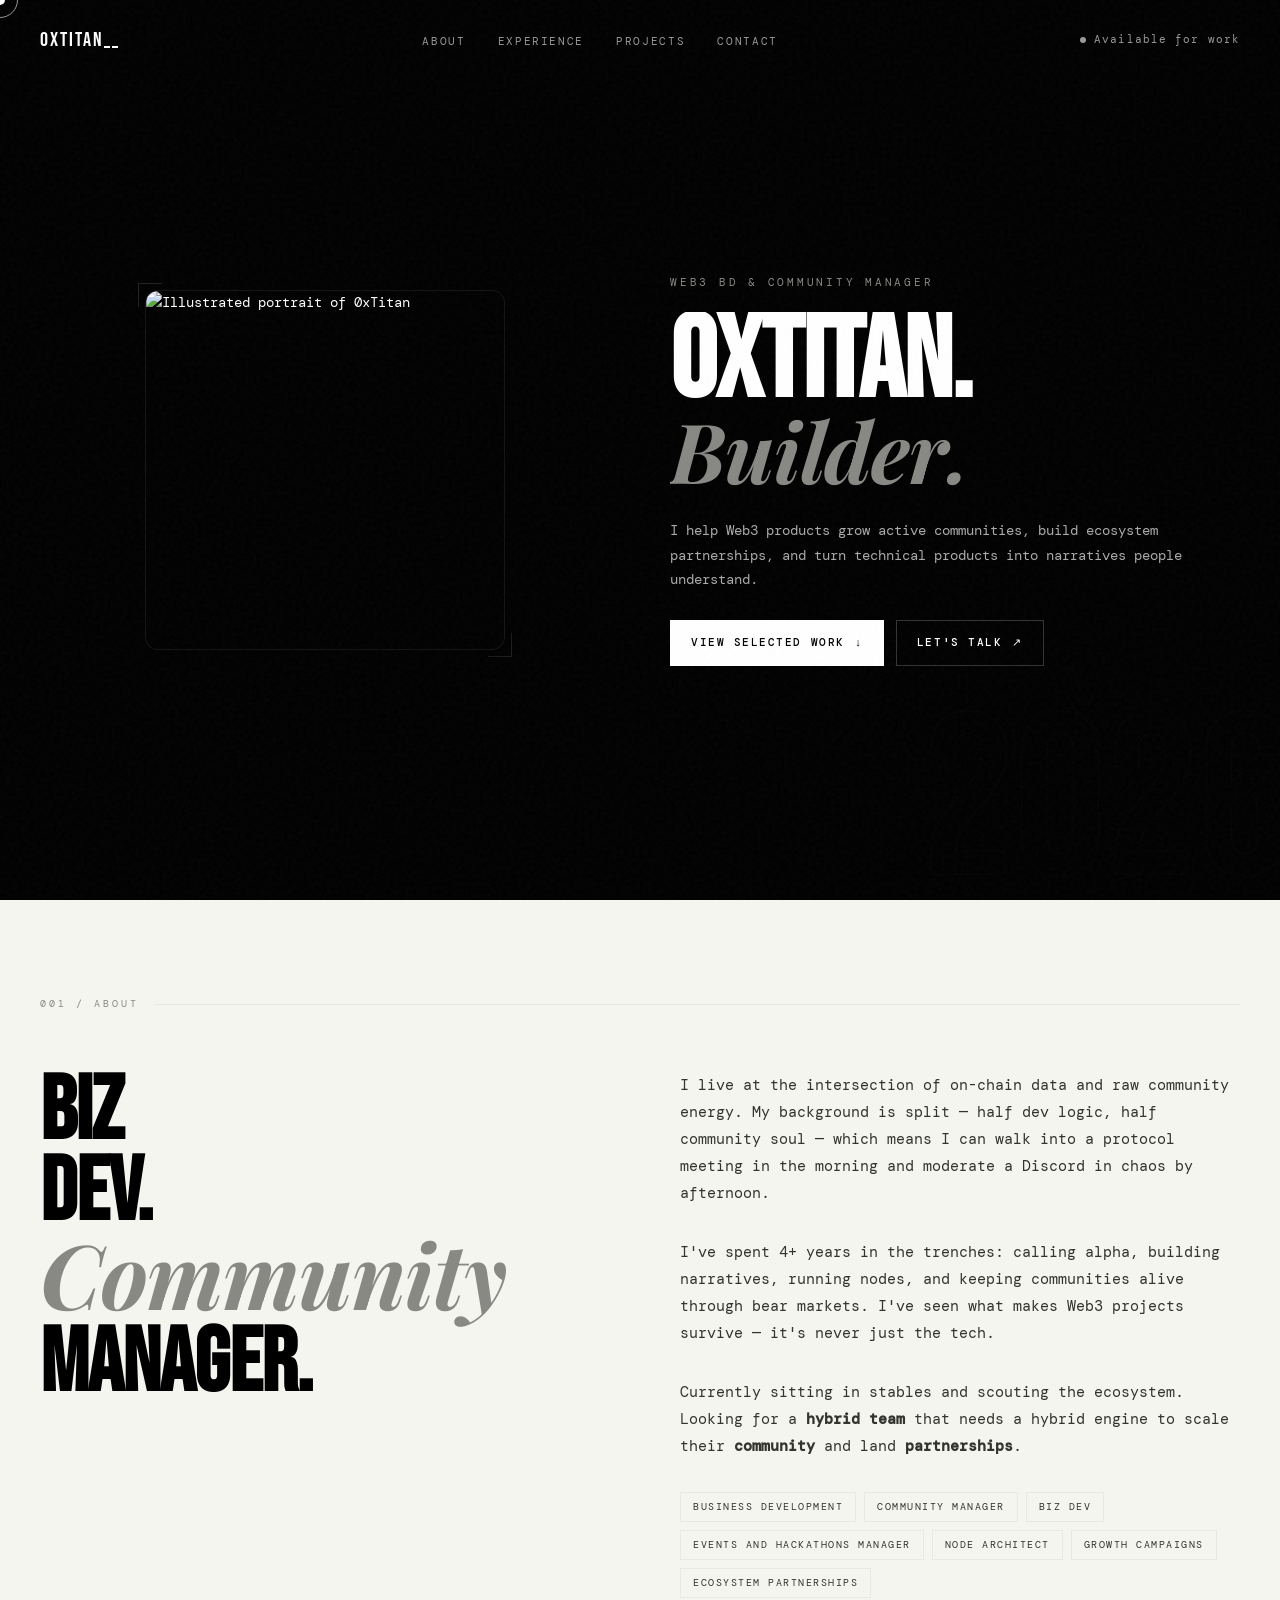
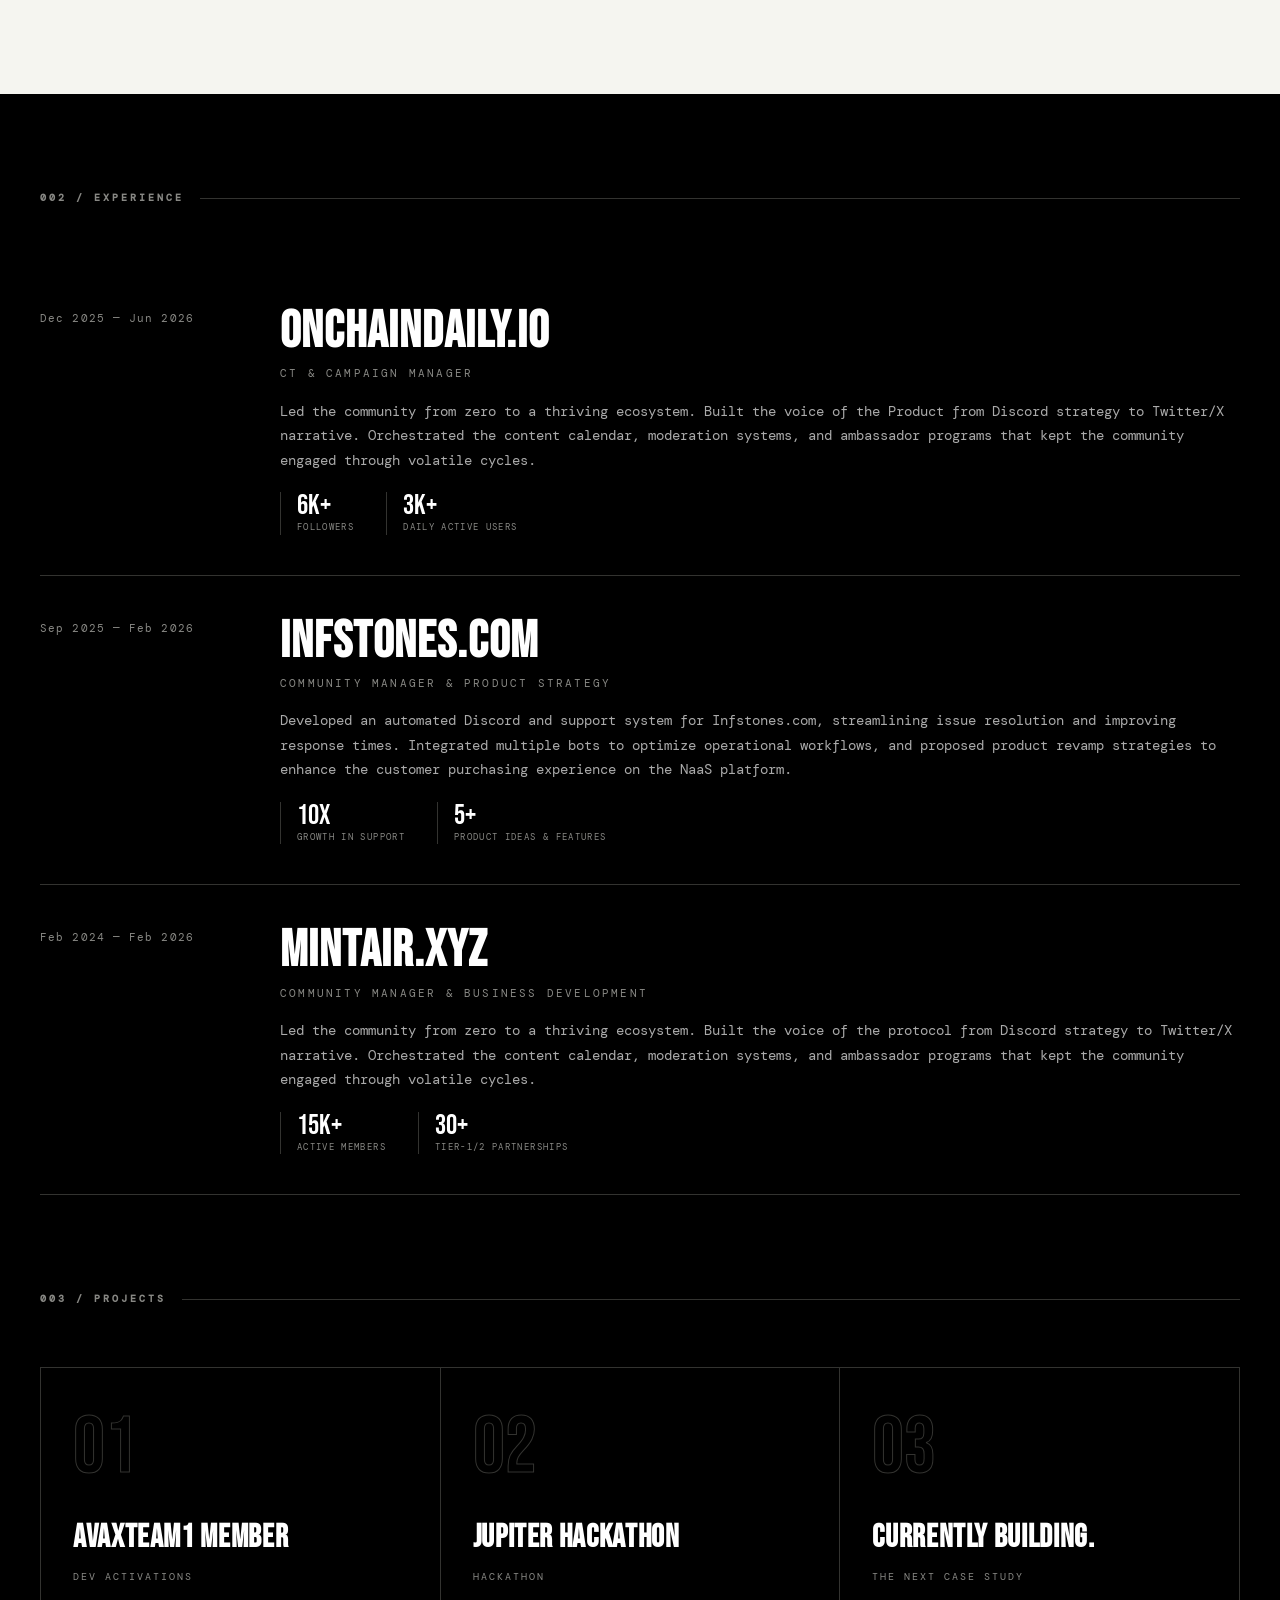
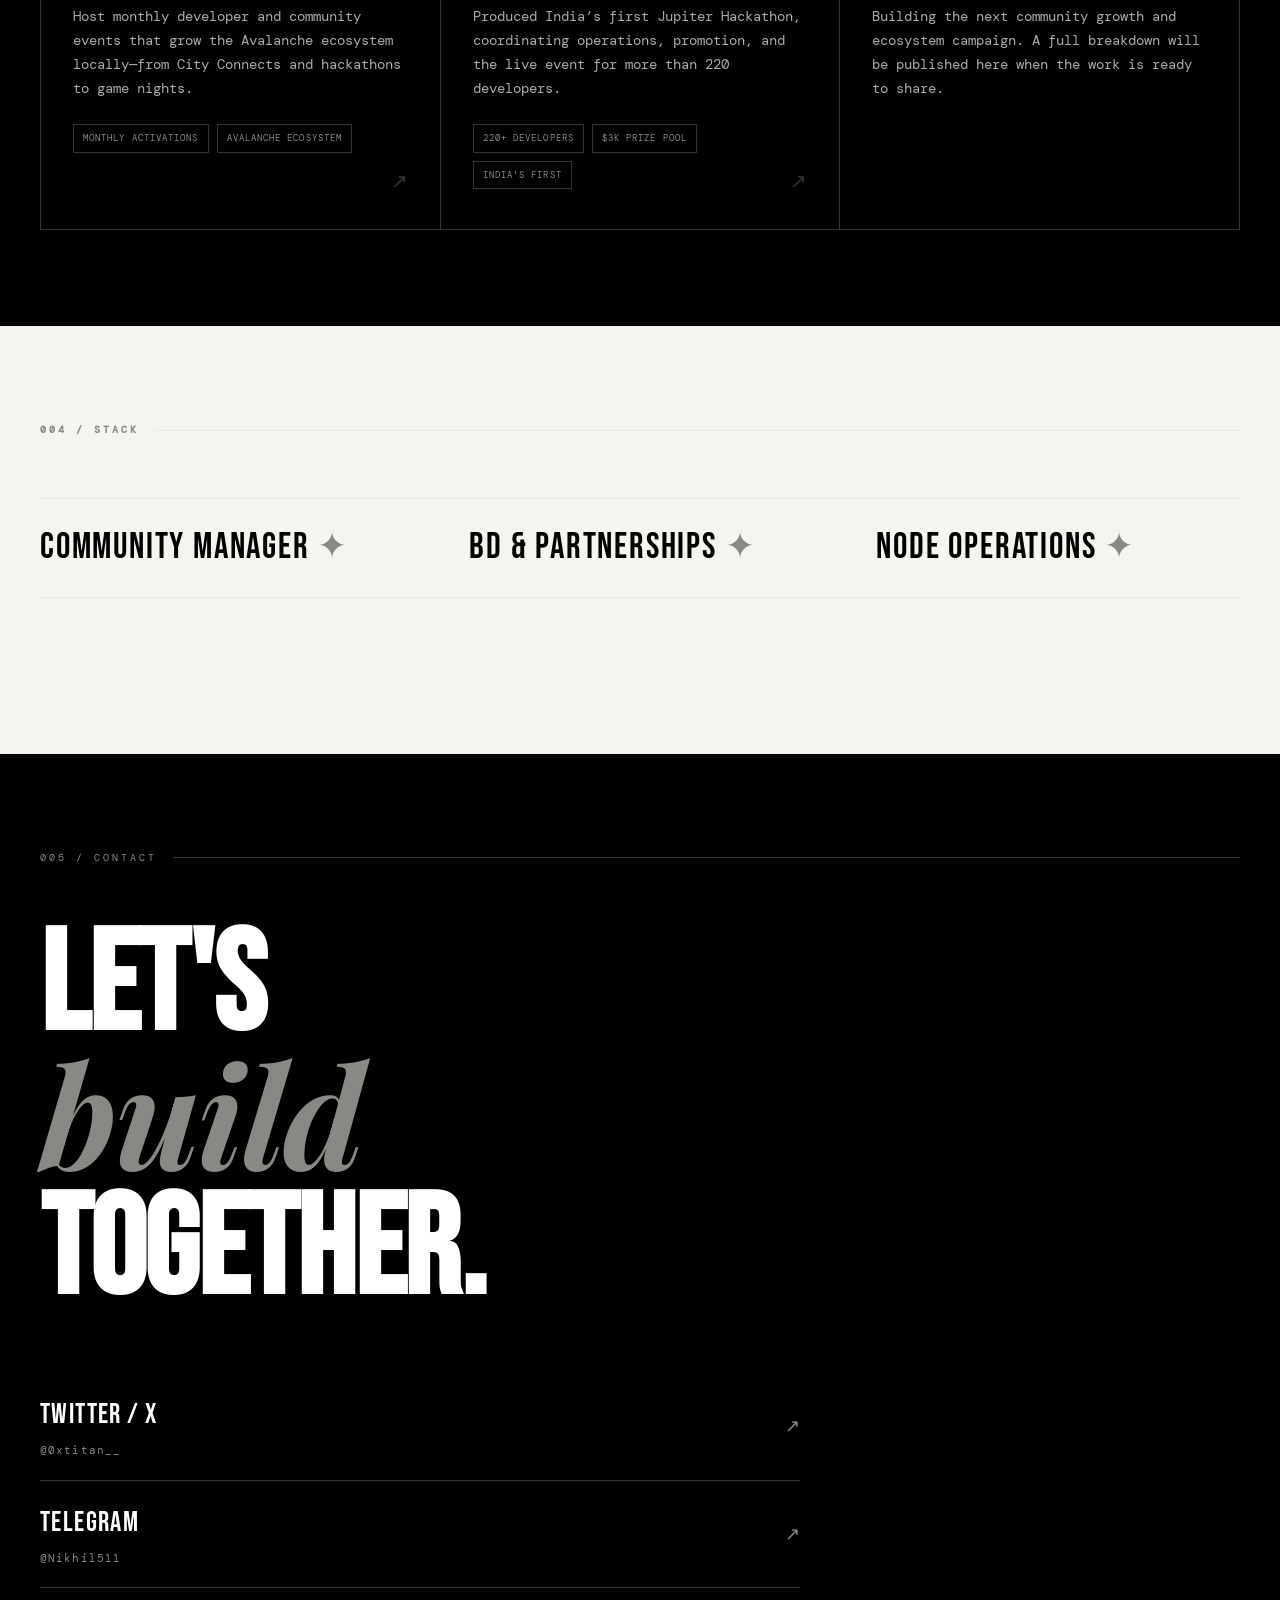
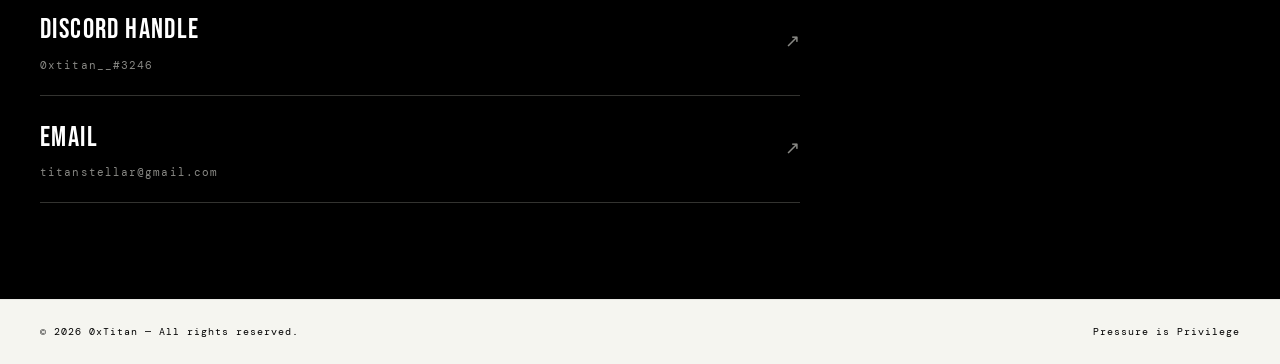
==== index.html @ c577a336 "Improve portfolio usability and presentation" ====
<!DOCTYPE html>
<html lang="en">
<head>
<meta charset="UTF-8">
<meta name="viewport" content="width=device-width, initial-scale=1.0">
<title>0xtitan : Web3 BD & Community Manager</title>
<meta name="description" content="0xTitan helps Web3 products grow active communities, build ecosystem partnerships, and turn technical products into narratives people understand.">
<meta name="theme-color" content="#000000">
<meta property="og:type" content="website">
<meta property="og:title" content="0xTitan — Web3 BD & Community Manager">
<meta property="og:description" content="Community growth, ecosystem partnerships, campaigns, and developer activations for Web3 products.">
<meta name="twitter:card" content="summary">
<meta name="twitter:title" content="0xTitan — Web3 BD & Community Manager">
<meta name="twitter:description" content="Community growth, ecosystem partnerships, campaigns, and developer activations for Web3 products.">
<link rel="icon" href="Websitepfp.png" type="image/png">
<link rel="preconnect" href="https://fonts.googleapis.com">
<link rel="preconnect" href="https://fonts.gstatic.com" crossorigin>
<link href="https://fonts.googleapis.com/css2?family=Bebas+Neue&family=DM+Mono:ital,wght@0,300;0,400;0,500;1,300&family=Playfair+Display:ital@1&display=swap" rel="stylesheet">
<script type="application/ld+json">
{
  "@context": "https://schema.org",
  "@type": "Person",
  "name": "0xTitan",
  "jobTitle": "Web3 Business Development and Community Manager",
  "email": "mailto:titanstellar@gmail.com",
  "sameAs": [
    "https://twitter.com/0xtitan__",
    "https://t.me/Nikhil511"
  ]
}
</script>
<style>
:root {
  --black: #000000;
  --white: #ffffff;
  --off-white: #f5f5f0;
  --grey-100: #e8e8e4;
  --grey-400: #888884;
  --grey-700: #333330;
  --font-display: 'Bebas Neue', sans-serif;
  --font-mono: 'DM Mono', monospace;
  --font-italic: 'Playfair Display', serif;
}

*, *::before, *::after { box-sizing: border-box; margin: 0; padding: 0; }
html { scroll-behavior: smooth; }
body {
  background: var(--black);
  color: var(--white);
  font-family: var(--font-mono);
  font-size: 14px;
  line-height: 1.6;
  overflow-x: hidden;
}

/* CURSOR */
.cursor {
  position: fixed; width: 10px; height: 10px;
  background: var(--white); border-radius: 50%;
  pointer-events: none; z-index: 9999;
  transform: translate(-50%, -50%);
  transition: width 0.3s, height 0.3s;
  mix-blend-mode: difference;
}
.cursor-ring {
  position: fixed; width: 36px; height: 36px;
  border: 1px solid rgba(255,255,255,0.6); border-radius: 50%;
  pointer-events: none; z-index: 9998;
  transform: translate(-50%, -50%);
  transition: width 0.3s, height 0.3s;
  mix-blend-mode: difference;
}
.cursor.hovering { width: 6px; height: 6px; }
.cursor-ring.hovering { width: 60px; height: 60px; border-color: rgba(255,255,255,0.9); }

@media (hover: hover) and (pointer: fine) {
  html { cursor: none; }
}

@media (hover: none), (pointer: coarse) {
  .cursor, .cursor-ring { display: none; }
}

a:focus-visible,
button:focus-visible {
  outline: 2px solid currentColor;
  outline-offset: 6px;
}

/* NOISE */
body::before {
  content: '';
  position: fixed; inset: 0;
  background-image: url("data:image/svg+xml,%3Csvg viewBox='0 0 256 256' xmlns='http://www.w3.org/2000/svg'%3E%3Cfilter id='noise'%3E%3CfeTurbulence type='fractalNoise' baseFrequency='0.9' numOctaves='4' stitchTiles='stitch'/%3E%3C/filter%3E%3Crect width='100%25' height='100%25' filter='url(%23noise)' opacity='1'/%3E%3C/svg%3E");
  opacity: 0.035; pointer-events: none; z-index: 9000;
}

/* SCROLL PROGRESS */
.scroll-progress {
  position: fixed; top: 0; left: 0; height: 2px;
  background: var(--white); width: 0%; z-index: 200; transition: width 0.05s linear;
}

/* NAV */
nav {
  position: fixed; top: 0; left: 0; right: 0; z-index: 100;
  display: flex; justify-content: space-between; align-items: center;
  padding: 24px 40px; mix-blend-mode: difference;
}
.nav-logo { font-family: var(--font-display); font-size: 20px; letter-spacing: 0.1em; color: var(--white); text-decoration: none; }
.nav-links { display: flex; gap: 32px; list-style: none; }
.nav-links a { font-family: var(--font-mono); font-size: 11px; letter-spacing: 0.15em; text-transform: uppercase; color: var(--white); text-decoration: none; opacity: 0.6; transition: opacity 0.2s; }
.nav-links a:hover { opacity: 1; }
.nav-status { display: flex; align-items: center; gap: 8px; font-family: var(--font-mono); font-size: 11px; letter-spacing: 0.1em; color: var(--white); opacity: 0.6; }
.status-dot { width: 6px; height: 6px; background: var(--white); border-radius: 50%; animation: pulse 2s ease infinite; }
.nav-toggle {
  display: none; border: 0; background: transparent; color: var(--white);
  font: 500 11px/1 var(--font-mono); letter-spacing: 0.15em; text-transform: uppercase;
  padding: 8px 0; cursor: pointer;
}
@keyframes pulse { 0%, 100% { opacity: 1; } 50% { opacity: 0.2; } }

/* =============================================
   HERO — FIXED: two-column layout, no blank space
============================================= */
.hero {
  min-height: 100vh;
  display: grid;
  /* Left: PFP image | Right: text content */
  grid-template-columns: 1fr 1fr;
  align-items: center;
  padding: 100px 40px 60px; /* top padding clears nav */
  position: relative;
  overflow: hidden;
  gap: 60px;
}

/* Left column: PFP/NFT */
.hero-pfp-col {
  display: flex;
  justify-content: center;
  align-items: center;
  opacity: 0;
  animation: fadeUp 0.9s 0.2s cubic-bezier(0.16,1,0.3,1) forwards;
}

.hero-pfp-wrap {
  position: relative;
  width: clamp(240px, 28vw, 420px);
  height: clamp(240px, 28vw, 420px);
}

/* The actual image */
.hero-pfp {
  width: 100%;
  height: 100%;
  object-fit: cover;
  border-radius: 12px;
  display: block;
  position: relative;
  z-index: 2;
  /* subtle border glow */
  box-shadow: 0 0 0 1px rgba(255,255,255,0.08), 0 24px 80px rgba(0,0,0,0.8);
}

/* Placeholder shown when no real image is set */
.hero-pfp-placeholder {
  width: 100%;
  height: 100%;
  border-radius: 12px;
  background: var(--grey-700);
  border: 1px dashed var(--grey-400);
  display: flex;
  flex-direction: column;
  align-items: center;
  justify-content: center;
  gap: 10px;
  position: relative;
  z-index: 2;
  color: var(--grey-400);
  font-family: var(--font-mono);
  font-size: 11px;
  letter-spacing: 0.1em;
  text-align: center;
  padding: 20px;
}
.hero-pfp-placeholder svg { opacity: 0.4; }
.hero-pfp-placeholder span { opacity: 0.5; }

/* Subtle corner frame decoration */
.hero-pfp-wrap::before,
.hero-pfp-wrap::after {
  content: '';
  position: absolute;
  width: 24px; height: 24px;
  border-color: rgba(255,255,255,0.15);
  border-style: solid;
  z-index: 1;
}
.hero-pfp-wrap::before {
  top: -8px; left: -8px;
  border-width: 1px 0 0 1px;
}
.hero-pfp-wrap::after {
  bottom: -8px; right: -8px;
  border-width: 0 1px 1px 0;
}

/* Right column: text */
.hero-text-col {
  display: flex;
  flex-direction: column;
  justify-content: center;
  gap: 0;
}

.hero-eyebrow {
  font-family: var(--font-mono);
  font-size: 11px;
  letter-spacing: 0.25em;
  text-transform: uppercase;
  color: var(--grey-400);
  margin-bottom: 20px;
  opacity: 0;
  animation: fadeUp 0.8s 0.1s forwards;
}

.hero-title {
  font-family: var(--font-display);
  font-size: clamp(64px, 9vw, 140px);
  line-height: 0.88;
  letter-spacing: -0.01em;
  color: var(--white);
  overflow: hidden;
  margin-bottom: 32px;
}
.hero-title .line {
  display: block;
  opacity: 0;
  transform: translateY(100%);
  animation: slideUp 1s cubic-bezier(0.16, 1, 0.3, 1) forwards;
}
.hero-title .line:nth-child(1) { animation-delay: 0.15s; }
.hero-title .line:nth-child(2) { animation-delay: 0.25s; }
.hero-title .line:nth-child(3) { animation-delay: 0.35s; }
.hero-title .italic {
  font-family: var(--font-italic);
  font-size: 0.72em;
  font-style: italic;
  color: var(--grey-400);
}

.hero-desc {
  font-family: var(--font-mono);
  font-size: 14px;
  line-height: 1.75;
  color: #aaa;
  max-width: 520px;
  margin-bottom: 28px;
  opacity: 0;
  animation: fadeUp 0.8s 0.35s forwards;
}
.hero-actions {
  display: flex; flex-wrap: wrap; gap: 12px;
  opacity: 0; animation: fadeUp 0.8s 0.45s forwards;
}
.button {
  display: inline-flex; align-items: center; justify-content: center; gap: 10px;
  min-height: 46px; padding: 0 20px; border: 1px solid var(--white);
  color: var(--black); background: var(--white); text-decoration: none;
  font: 500 11px/1 var(--font-mono); letter-spacing: 0.14em; text-transform: uppercase;
  transition: background 0.2s ease, color 0.2s ease, transform 0.2s ease;
}
.button:hover { transform: translateY(-2px); }
.button-secondary { color: var(--white); background: transparent; border-color: var(--grey-700); }
.button-secondary:hover { color: var(--black); background: var(--white); border-color: var(--white); }

.hero-stats {
  display: flex;
  gap: 32px;
  padding-top: 24px;
  border-top: 1px solid var(--grey-700);
  opacity: 0;
  animation: fadeUp 0.8s 2.5s forwards;
}
.hero-stat-num {
  font-family: var(--font-display);
  font-size: 32px;
  color: var(--white);
  line-height: 1;
}
.hero-stat-label {
  font-family: var(--font-mono);
  font-size: 10px;
  letter-spacing: 0.15em;
  color: var(--grey-400);
  text-transform: uppercase;
}

/* Decorative bg text */
.hero-index {
  position: absolute;
  bottom: -20px; right: -10px;
  font-family: var(--font-display);
  font-size: clamp(100px, 18vw, 240px);
  color: transparent;
  -webkit-text-stroke: 1px var(--grey-700);
  pointer-events: none;
  opacity: 0;
  animation: fadeIn 1s 2.4s forwards;
  z-index: 0;
  line-height: 1;
  user-select: none;
}

@keyframes slideUp { to { transform: translateY(0); opacity: 1; } }
@keyframes fadeUp { from { opacity: 0; transform: translateY(20px); } to { opacity: 1; transform: translateY(0); } }
@keyframes fadeIn { from { opacity: 0; } to { opacity: 0.12; } }

/* SECTION SHARED */
section { padding: 96px 40px; }
.section-label {
  font-family: var(--font-mono); font-size: 10px; letter-spacing: 0.3em;
  text-transform: uppercase; color: var(--grey-400); margin-bottom: 60px;
  display: flex; align-items: center; gap: 16px;
}
.section-label::after { content: ''; flex: 1; height: 1px; background: var(--grey-700); }
.section-label span { white-space: nowrap; }

/* ABOUT */
.about { background: var(--off-white); color: var(--black); }
.about .section-label { color: var(--grey-400); }
.about .section-label::after { background: var(--grey-100); }
.about-grid { display: grid; grid-template-columns: 1fr 1fr; gap: 80px; align-items: start; }
.about-headline { font-family: var(--font-display); font-size: clamp(48px, 7vw, 100px); line-height: 0.9; letter-spacing: -0.01em; color: var(--black); }
.about-headline em { font-family: var(--font-italic); font-style: italic; color: var(--grey-400); }
.about-body { display: flex; flex-direction: column; gap: 32px; }
.about-text { font-family: var(--font-mono); font-size: 15px; line-height: 1.8; color: var(--grey-700); }
.about-tags { display: flex; flex-wrap: wrap; gap: 8px; }
.tag { font-family: var(--font-mono); font-size: 10px; letter-spacing: 0.15em; text-transform: uppercase; padding: 6px 12px; border: 1px solid var(--grey-100); color: var(--grey-700); }

/* EXPERIENCE */
.experience { background: var(--black); }
.exp-items { display: flex; flex-direction: column; }
.exp-item {
  display: grid; grid-template-columns: 200px 1fr; gap: 40px;
  padding: 40px 0; border-bottom: 1px solid var(--grey-700);
  opacity: 0; transform: translateY(30px);
  transition: opacity 0.6s ease, transform 0.6s ease;
}
.exp-item.visible { opacity: 1; transform: translateY(0); }
.exp-year { font-family: var(--font-mono); font-size: 11px; letter-spacing: 0.1em; color: var(--grey-400); padding-top: 4px; }
.exp-company { font-family: var(--font-display); font-size: clamp(28px, 4vw, 52px); letter-spacing: 0.02em; color: var(--white); line-height: 1; margin-bottom: 8px; }
.exp-role { font-family: var(--font-mono); font-size: 11px; letter-spacing: 0.2em; text-transform: uppercase; color: var(--grey-400); margin-bottom: 16px; }
.exp-desc { font-family: var(--font-mono); font-size: 14px; line-height: 1.75; color: #aaa; }
.exp-metrics { display: flex; gap: 32px; margin-top: 20px; flex-wrap: wrap; }
.metric { border-left: 1px solid var(--grey-700); padding-left: 16px; }
.metric-val { font-family: var(--font-display); font-size: 28px; color: var(--white); line-height: 1; }
.metric-label { font-family: var(--font-mono); font-size: 9px; letter-spacing: 0.15em; text-transform: uppercase; color: var(--grey-400); }

/* PROJECTS */
.projects { background: var(--black); padding-top: 0; }
.projects-grid { display: grid; grid-template-columns: repeat(3, 1fr); gap: 1px; background: var(--grey-700); border: 1px solid var(--grey-700); }
.project-card {
  background: var(--black); padding: 40px 32px;
  position: relative; overflow: hidden;
  opacity: 0; transition: opacity 0.5s ease, background 0.3s ease;
}
.project-card-link { display: block; color: inherit; text-decoration: none; cursor: pointer; }
.project-card.visible { opacity: 1; }
.project-card:hover { background: var(--white); }
.project-card:hover .project-name { color: var(--black); }
.project-card:hover .project-type { color: var(--grey-700); }
.project-card:hover .project-desc { color: var(--grey-700); }
.project-card:hover .project-num { -webkit-text-stroke-color: var(--grey-100); }
.project-card:hover .project-arrow { color: var(--black); transform: translate(4px,-4px); }
.project-num { font-family: var(--font-display); font-size: 80px; color: transparent; -webkit-text-stroke: 1px var(--grey-700); line-height: 1; margin-bottom: 24px; transition: -webkit-text-stroke-color 0.3s; }
.project-name { font-family: var(--font-display); font-size: clamp(22px, 2.5vw, 32px); letter-spacing: 0.02em; color: var(--white); margin-bottom: 6px; transition: color 0.3s; }
.project-type { font-family: var(--font-mono); font-size: 10px; letter-spacing: 0.2em; text-transform: uppercase; color: var(--grey-400); margin-bottom: 20px; transition: color 0.3s; }
.project-desc { font-family: var(--font-mono); font-size: 14px; line-height: 1.7; color: #aaa; transition: color 0.3s; }
.project-results { display: flex; flex-wrap: wrap; gap: 8px; margin-top: 24px; padding-right: 28px; }
.project-result { border: 1px solid var(--grey-700); padding: 6px 9px; color: var(--grey-400); font-size: 9px; letter-spacing: 0.12em; text-transform: uppercase; transition: color 0.3s, border-color 0.3s; }
.project-card:hover .project-result { color: var(--grey-700); border-color: var(--grey-100); }
.project-arrow { position: absolute; bottom: 32px; right: 32px; font-size: 20px; color: var(--grey-700); transition: color 0.3s, transform 0.3s; }

/* SKILLS */
.skills { background: var(--off-white); color: var(--black); }
.skills .section-label { color: var(--grey-400); }
.skills .section-label::after { background: var(--grey-100); }
.skills-marquee-wrap { overflow: hidden; border-top: 1px solid var(--grey-100); border-bottom: 1px solid var(--grey-100); padding: 20px 0; margin-bottom: 60px; }
.skills-marquee { display: flex; gap: 60px; animation: marquee 20s linear infinite; width: max-content; }
.skills-marquee-item { font-family: var(--font-display); font-size: 36px; letter-spacing: 0.05em; color: var(--black); white-space: nowrap; }
.skills-marquee-item .dot { color: var(--grey-400); margin-right: 60px; }
@keyframes marquee { from { transform: translateX(0); } to { transform: translateX(-50%); } }
.skills-grid { display: grid; grid-template-columns: repeat(4, 1fr); gap: 1px; background: var(--grey-100); border: 1px solid var(--grey-100); }
.skill-cell { background: var(--off-white); padding: 28px 24px; opacity: 0; transition: opacity 0.4s ease, background 0.2s; }
.skill-cell.visible { opacity: 1; }
.skill-cell:hover { background: var(--black); }
.skill-cell:hover .skill-name { color: var(--white); }
.skill-cell:hover .skill-bar-fill { background: var(--white); }
.skill-name { font-family: var(--font-mono); font-size: 11px; letter-spacing: 0.15em; text-transform: uppercase; color: var(--black); margin-bottom: 12px; transition: color 0.2s; }
.skill-bar { height: 2px; background: var(--grey-100); position: relative; }
.skill-bar-fill { position: absolute; left: 0; top: 0; height: 100%; background: var(--black); transition: background 0.2s; animation: growBar 1s cubic-bezier(0.4,0,0.2,1) forwards; transform-origin: left; transform: scaleX(0); animation-play-state: paused; }
@keyframes growBar { to { transform: scaleX(1); } }

/* CONTACT */
.contact { background: var(--black); }
.contact-headline { font-family: var(--font-display); font-size: clamp(60px, 11vw, 160px); line-height: 0.88; letter-spacing: -0.01em; margin-bottom: 60px; }
.contact-headline em { font-family: var(--font-italic); font-style: italic; color: var(--grey-400); }
.contact-grid { display: grid; grid-template-columns: minmax(0, 760px); }
.contact-links { display: flex; flex-direction: column; }
.contact-link { display: flex; justify-content: space-between; align-items: center; padding: 20px 0; border-bottom: 1px solid var(--grey-700); text-decoration: none; color: var(--white); transition: padding-left 0.3s ease; }
.contact-link:hover { padding-left: 12px; }
.contact-link-left { display: flex; flex-direction: column; gap: 4px; }
.contact-link-platform { font-family: var(--font-display); font-size: 28px; letter-spacing: 0.05em; }
.contact-link-handle { font-family: var(--font-mono); font-size: 11px; letter-spacing: 0.1em; color: var(--grey-400); }
.contact-link-arrow { font-size: 18px; color: var(--grey-400); transition: color 0.3s, transform 0.3s; }
.contact-link:hover .contact-link-arrow { color: var(--white); transform: translate(4px,-4px); }
.contact-info { display: flex; flex-direction: column; gap: 32px; }
.contact-info-label { font-family: var(--font-mono); font-size: 10px; letter-spacing: 0.2em; text-transform: uppercase; color: var(--grey-400); margin-bottom: 8px; }
.contact-info-val { font-family: var(--font-mono); font-size: 13px; color: var(--white); }
.wallet-addr { font-family: var(--font-mono); font-size: 11px; color: var(--grey-400); word-break: break-all; cursor: pointer; transition: color 0.2s; }
.wallet-addr:hover { color: var(--white); }
.copy-hint { font-size: 9px; letter-spacing: 0.1em; text-transform: uppercase; color: var(--grey-700); margin-top: 4px; }

/* FOOTER */
footer { background: var(--off-white); border-top: 1px solid var(--grey-100); padding: 24px 40px; display: flex; justify-content: space-between; align-items: center; }
.footer-copy { font-family: var(--font-mono); font-size: 10px; letter-spacing: 0.1em; color: var(--black); }
.footer-made { font-family: var(--font-mono); font-size: 10px; letter-spacing: 0.1em; color: var(--black); }

/* RESPONSIVE */
@media (max-width: 900px) {
  nav {
    padding: 16px 24px; mix-blend-mode: normal;
    background: rgba(0,0,0,0.94); backdrop-filter: blur(12px);
  }
  .nav-toggle { display: block; }
  .nav-status { display: none; }
  .nav-links {
    display: none; position: absolute; top: 64px; left: 16px; right: 16px;
    flex-direction: column; gap: 0; padding: 10px 20px;
    background: var(--black); border: 1px solid var(--grey-700);
    box-shadow: 0 24px 60px rgba(0,0,0,0.65);
  }
  .nav-links.open { display: flex; }
  .nav-links a { display: block; padding: 14px 0; opacity: 0.9; }
  .hero { grid-template-columns: 1fr; padding: 100px 24px 48px; gap: 40px; }
  .hero-pfp-col { order: -1; }
  .hero-pfp-wrap { width: clamp(160px, 50vw, 260px); height: clamp(160px, 50vw, 260px); }
  .hero-stats { flex-wrap: wrap; gap: 20px; }
  section { padding: 80px 24px; }
  .about-grid { grid-template-columns: 1fr; gap: 40px; }
  .exp-item { grid-template-columns: 1fr; gap: 16px; }
  .projects-grid { grid-template-columns: 1fr; }
  .skills-grid { grid-template-columns: repeat(2, 1fr); }
  .contact-grid { grid-template-columns: 1fr; gap: 48px; }
  footer { flex-direction: column; gap: 8px; text-align: center; }
}

@media (prefers-reduced-motion: reduce) {
  html { scroll-behavior: auto; }
  *, *::before, *::after {
    animation-duration: 0.01ms !important;
    animation-iteration-count: 1 !important;
    transition-duration: 0.01ms !important;
  }
  .skills-marquee { transform: none !important; }
}
</style>
</head>
<body>

<div class="cursor" id="cursor"></div>
<div class="cursor-ring" id="cursorRing"></div>
<div class="scroll-progress" id="scrollProgress"></div>

<nav aria-label="Primary navigation">
  <a href="#" class="nav-logo">0xtitan__</a>
  <ul class="nav-links" id="navLinks">
    <li><a href="#about">About</a></li>
    <li><a href="#experience">Experience</a></li>
    <li><a href="#projects">Projects</a></li>
    <li><a href="#contact">Contact</a></li>
  </ul>
  <button class="nav-toggle" id="navToggle" type="button" aria-expanded="false" aria-controls="navLinks">Menu</button>
  <div class="nav-status">
    <div class="status-dot"></div>
    <span>Available for work</span>
  </div>
</nav>
<section class="hero">
  <div class="hero-index" aria-hidden="true">2026</div>

  <!-- LEFT: PFP / NFT image -->
  <div class="hero-pfp-col">
    <div class="hero-pfp-wrap">
      <img src="Websitepfp.png" alt="Illustrated portrait of 0xTitan" class="hero-pfp" width="420" height="420">
    </div>
  </div>

  <!-- RIGHT: text -->
  <div class="hero-text-col">
    <p class="hero-eyebrow">Web3 BD & Community Manager</p>
    <h1 class="hero-title">
      
      <span class="line">0xtitan.</span>
      <span class="line italic">Builder.</span>
    </h1>
    <p class="hero-desc">I help Web3 products grow active communities, build ecosystem partnerships, and turn technical products into narratives people understand.</p>
    <div class="hero-actions">
      <a class="button" href="#projects">View selected work <span aria-hidden="true">↓</span></a>
      <a class="button button-secondary" href="#contact">Let's talk <span aria-hidden="true">↗</span></a>
    </div>
  </div>
</section>

<!-- ABOUT -->
<section class="about" id="about">
  <div class="section-label"><span>001 / About</span></div>
  <div class="about-grid">
    <h2 class="about-headline">Biz<br>Dev.<br><em>Community</em><br>Manager.</h2>
    <div class="about-body">
      <p class="about-text">I live at the intersection of on-chain data and raw community energy. My background is split — half dev logic, half community soul — which means I can walk into a protocol meeting in the morning and moderate a Discord in chaos by afternoon.</p>
      <p class="about-text">I've spent 4+ years in the trenches: calling alpha, building narratives, running nodes, and keeping communities alive through bear markets. I've seen what makes Web3 projects survive — it's never just the tech.</p>
      <p class="about-text">Currently sitting in stables and scouting the ecosystem. Looking for a <b>hybrid team</b> that needs a hybrid engine to scale their <b>community</b> and land <b>partnerships</b>.</p>
      <div class="about-tags">
        <span class="tag">Business Development</span>
        <span class="tag">Community Manager</span>
        <span class="tag">Biz Dev</span>
        <span class="tag">Events and Hackathons Manager</span>
        <span class="tag">Node Architect</span>
        <span class="tag">Growth Campaigns</span>
        <span class="tag">Ecosystem Partnerships</span>
      </div>
    </div>
  </div>
</section>

<!-- EXPERIENCE -->
<section class="experience" id="experience">
  <h2 class="section-label"><span>002 / Experience</span></h2>
  <div class="exp-items">
    <div class="exp-item reveal">
      <div class="exp-year">Dec 2025 — Jun 2026</div>
      <div class="exp-content">
        <h3 class="exp-company">Onchaindaily.io</h3>
        <div class="exp-role">CT & Campaign Manager </div>
        <p class="exp-desc">Led the community from zero to a thriving ecosystem. Built the voice of the Product from Discord strategy to Twitter/X narrative. Orchestrated the content calendar, moderation systems, and ambassador programs that kept the community engaged through volatile cycles.</p>
        <div class="exp-metrics">
          <div class="metric"><div class="metric-val">6K+</div><div class="metric-label">Followers</div></div>
          <div class="metric"><div class="metric-val">3K+</div><div class="metric-label">Daily active users</div></div>
        </div>
      </div>
    </div>
    <div class="exp-item reveal">
      <div class="exp-year">Sep 2025 — Feb 2026</div>
      <div class="exp-content">
        <h3 class="exp-company">Infstones.com</h3>
        <div class="exp-role">Community Manager & Product Strategy </div>
        <p class="exp-desc">Developed an automated Discord and support system for Infstones.com, streamlining issue resolution and improving response times. Integrated multiple bots to optimize operational workflows, and proposed product revamp strategies to enhance the customer purchasing experience on the NaaS platform.</p>
        <div class="exp-metrics">
          <div class="metric"><div class="metric-val">10x</div><div class="metric-label">Growth in Support</div></div>
          <div class="metric"><div class="metric-val">5+</div><div class="metric-label">Product ideas & features</div></div>
        </div>
      </div>
    </div>
    <div class="exp-item reveal">
      <div class="exp-year">Feb 2024 — Feb 2026</div>
      <div class="exp-content">
        <h3 class="exp-company">Mintair.xyz</h3>
        <div class="exp-role">Community Manager & Business Development</div>
        <p class="exp-desc">Led the community from zero to a thriving ecosystem. Built the voice of the protocol  from Discord strategy to Twitter/X narrative. Orchestrated the content calendar, moderation systems, and ambassador programs that kept the community engaged through volatile cycles.</p>
        <div class="exp-metrics">
          <div class="metric"><div class="metric-val">15K+</div><div class="metric-label">Active Members</div></div>
          <div class="metric"><div class="metric-val">30+</div><div class="metric-label">Tier-1/2 Partnerships</div></div>
        </div>
      </div>
    </div>
  </div>
</section>

<!-- PROJECTS -->
<section class="projects" id="projects">
  <h2 class="section-label"><span>003 / Projects</span></h2>
  <div class="projects-grid">
    <a class="project-card project-card-link reveal" href="https://team1india.vercel.app/public" target="_blank" rel="noopener noreferrer" aria-label="View AvaxTeam1 developer activations">
      <div class="project-num">01</div>
      <h3 class="project-name">AvaxTeam1 Member</h3>
      <div class="project-type">Dev Activations</div>
      <p class="project-desc">Host monthly developer and community events that grow the Avalanche ecosystem locally—from City Connects and hackathons to game nights.</p>
      <div class="project-results"><span class="project-result">Monthly activations</span><span class="project-result">Avalanche ecosystem</span></div>
      <div class="project-arrow" aria-hidden="true">↗</div>
    </a>
    <a class="project-card project-card-link reveal" href="https://x.com/0xtitan__/status/1938281763177918920?s=20" target="_blank" rel="noopener noreferrer" aria-label="View the Jupiter Hackathon project">
      <div class="project-num">02</div>
      <h3 class="project-name">Jupiter Hackathon</h3>
      <div class="project-type">Hackathon</div>
      <p class="project-desc">Produced India’s first Jupiter Hackathon, coordinating operations, promotion, and the live event for more than 220 developers.</p>
      <div class="project-results"><span class="project-result">220+ developers</span><span class="project-result">$3K prize pool</span><span class="project-result">India's first</span></div>
      <div class="project-arrow" aria-hidden="true">↗</div>
    </a>
    <div class="project-card reveal" style="transition-delay:0.2s">
      <div class="project-num">03</div>
      <h3 class="project-name">Currently building.</h3>
      <div class="project-type">The next case study</div>
      <p class="project-desc">Building the next community growth and ecosystem campaign. A full breakdown will be published here when the work is ready to share.</p>
    </div>
  </div>
</section>

<!-- SKILLS -->
<section class="skills" id="skills">
  <h2 class="section-label"><span>004 / Stack</span></h2>
  <div class="skills-marquee-wrap">
    <div class="skills-marquee">
      <span class="skills-marquee-item">Community Manager<span class="dot"> ✦ </span></span>
      <span class="skills-marquee-item">BD & Partnerships<span class="dot"> ✦ </span></span>
      <span class="skills-marquee-item">Node Operations<span class="dot"> ✦ </span></span>
      <span class="skills-marquee-item">Community Growth<span class="dot"> ✦ </span></span>
      <span class="skills-marquee-item">Biz Dev<span class="dot"> ✦ </span></span>
      <span class="skills-marquee-item">On-Chain Analytics<span class="dot"> ✦ </span></span>
      <span class="skills-marquee-item">Marketing Manager<span class="dot"> ✦ </span></span>
      <span class="skills-marquee-item">Community Manager<span class="dot"> ✦ </span></span>
    </div>
  </div>
</section>

<!-- CONTACT -->
<section class="contact" id="contact">
  <div class="section-label"><span>005 / Contact</span></div>
  <h2 class="contact-headline">Let's<br><em>build</em><br>together.</h2>
  <div class="contact-grid">
    <div class="contact-links">
      <a href="https://twitter.com/0xtitan__" target="_blank" rel="noopener noreferrer" class="contact-link">
        <div class="contact-link-left"><span class="contact-link-platform">Twitter / X</span><span class="contact-link-handle">@0xtitan__</span></div>
        <span class="contact-link-arrow">↗</span>
      </a>
      <a href="https://t.me/Nikhil511" target="_blank" rel="noopener noreferrer" class="contact-link">
        <div class="contact-link-left"><span class="contact-link-platform">Telegram</span><span class="contact-link-handle">@Nikhil511</span></div>
        <span class="contact-link-arrow">↗</span>
      </a>
      <a href="https://discord.gg/0xtitan__" target="_blank" rel="noopener noreferrer" class="contact-link">
        <div class="contact-link-left"><span class="contact-link-platform">Discord Handle</span><span class="contact-link-handle">0xtitan__#3246</span></div>
        <span class="contact-link-arrow">↗</span>
      </a>
      <a href="mailto:titanstellar@gmail.com" class="contact-link">
        <div class="contact-link-left"><span class="contact-link-platform">Email</span><span class="contact-link-handle">titanstellar@gmail.com</span></div>
        <span class="contact-link-arrow">↗</span>
      </a>
      </div>
  </div>
</section>

<footer>
  <div class="footer-copy">© 2026 0xTitan — All rights reserved.</div>
  <div class="footer-made">Pressure is Privilege</div>
</footer>

<script>
/* CURSOR */
const cursor = document.getElementById('cursor');
const ring = document.getElementById('cursorRing');
let mx=0, my=0, rx=0, ry=0;
document.addEventListener('mousemove', e => {
  mx=e.clientX; my=e.clientY;
  cursor.style.left=mx+'px'; cursor.style.top=my+'px';
});
(function animRing(){
  rx+=(mx-rx)*0.12; ry+=(my-ry)*0.12;
  ring.style.left=rx+'px'; ring.style.top=ry+'px';
  requestAnimationFrame(animRing);
})();
document.querySelectorAll('a,button,.project-card,.skill-cell,.wallet-addr').forEach(el=>{
  el.addEventListener('mouseenter',()=>{ cursor.classList.add('hovering'); ring.classList.add('hovering'); });
  el.addEventListener('mouseleave',()=>{ cursor.classList.remove('hovering'); ring.classList.remove('hovering'); });
});

/* MOBILE NAV */
const navToggle = document.getElementById('navToggle');
const navLinks = document.getElementById('navLinks');
navToggle.addEventListener('click', () => {
  const isOpen = navLinks.classList.toggle('open');
  navToggle.setAttribute('aria-expanded', String(isOpen));
  navToggle.textContent = isOpen ? 'Close' : 'Menu';
});
navLinks.querySelectorAll('a').forEach(link => link.addEventListener('click', () => {
  navLinks.classList.remove('open');
  navToggle.setAttribute('aria-expanded', 'false');
  navToggle.textContent = 'Menu';
}));

/* SCROLL PROGRESS */
window.addEventListener('scroll',()=>{
  const s=window.scrollY/(document.documentElement.scrollHeight-window.innerHeight);
  document.getElementById('scrollProgress').style.width=(s*100)+'%';
});

/* SCROLL REVEAL */
const observer = new IntersectionObserver(entries=>{
  entries.forEach(e=>{
    if(e.isIntersecting){
      e.target.classList.add('visible');
      const bar=e.target.querySelector('.skill-bar-fill');
      if(bar) bar.style.animationPlayState='running';
    }
  });
},{threshold:0.15});
document.querySelectorAll('.reveal,.exp-item,.project-card,.skill-cell').forEach(el=>observer.observe(el));
</script>
</body>
</html>
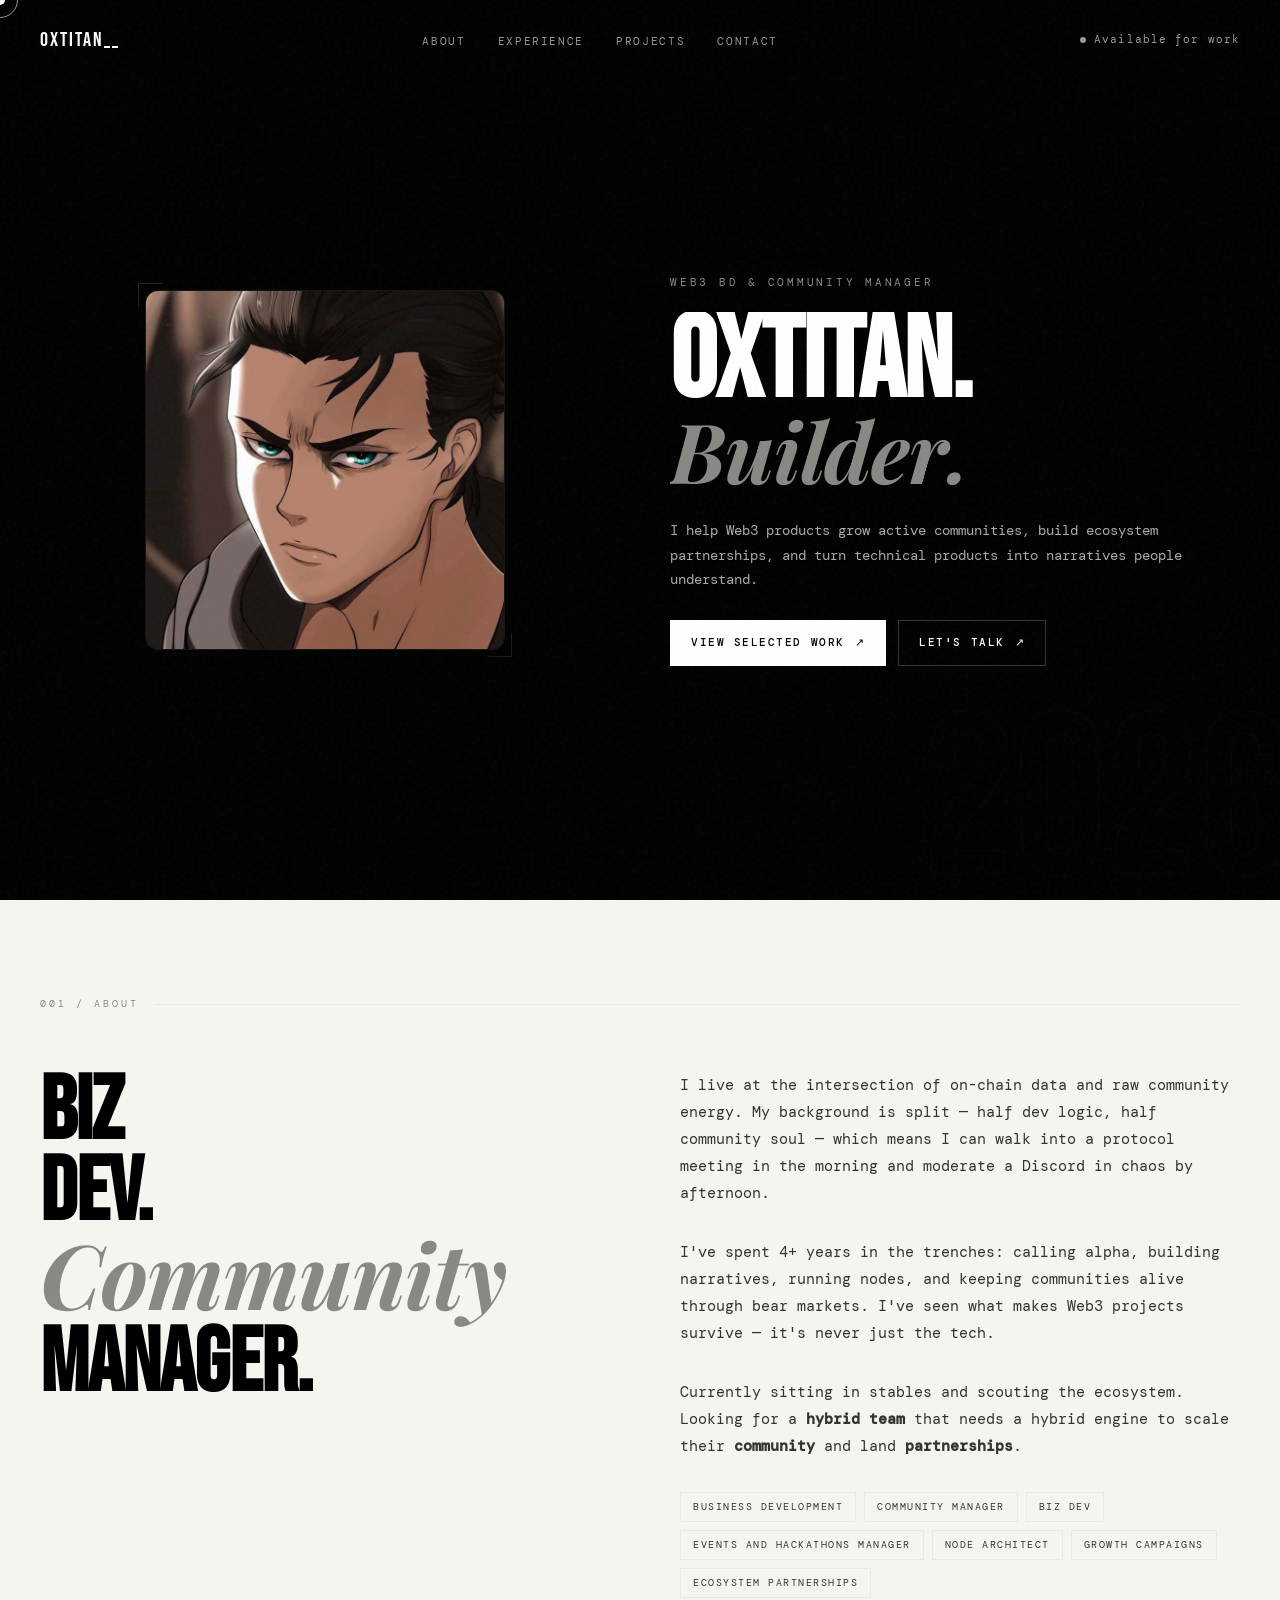
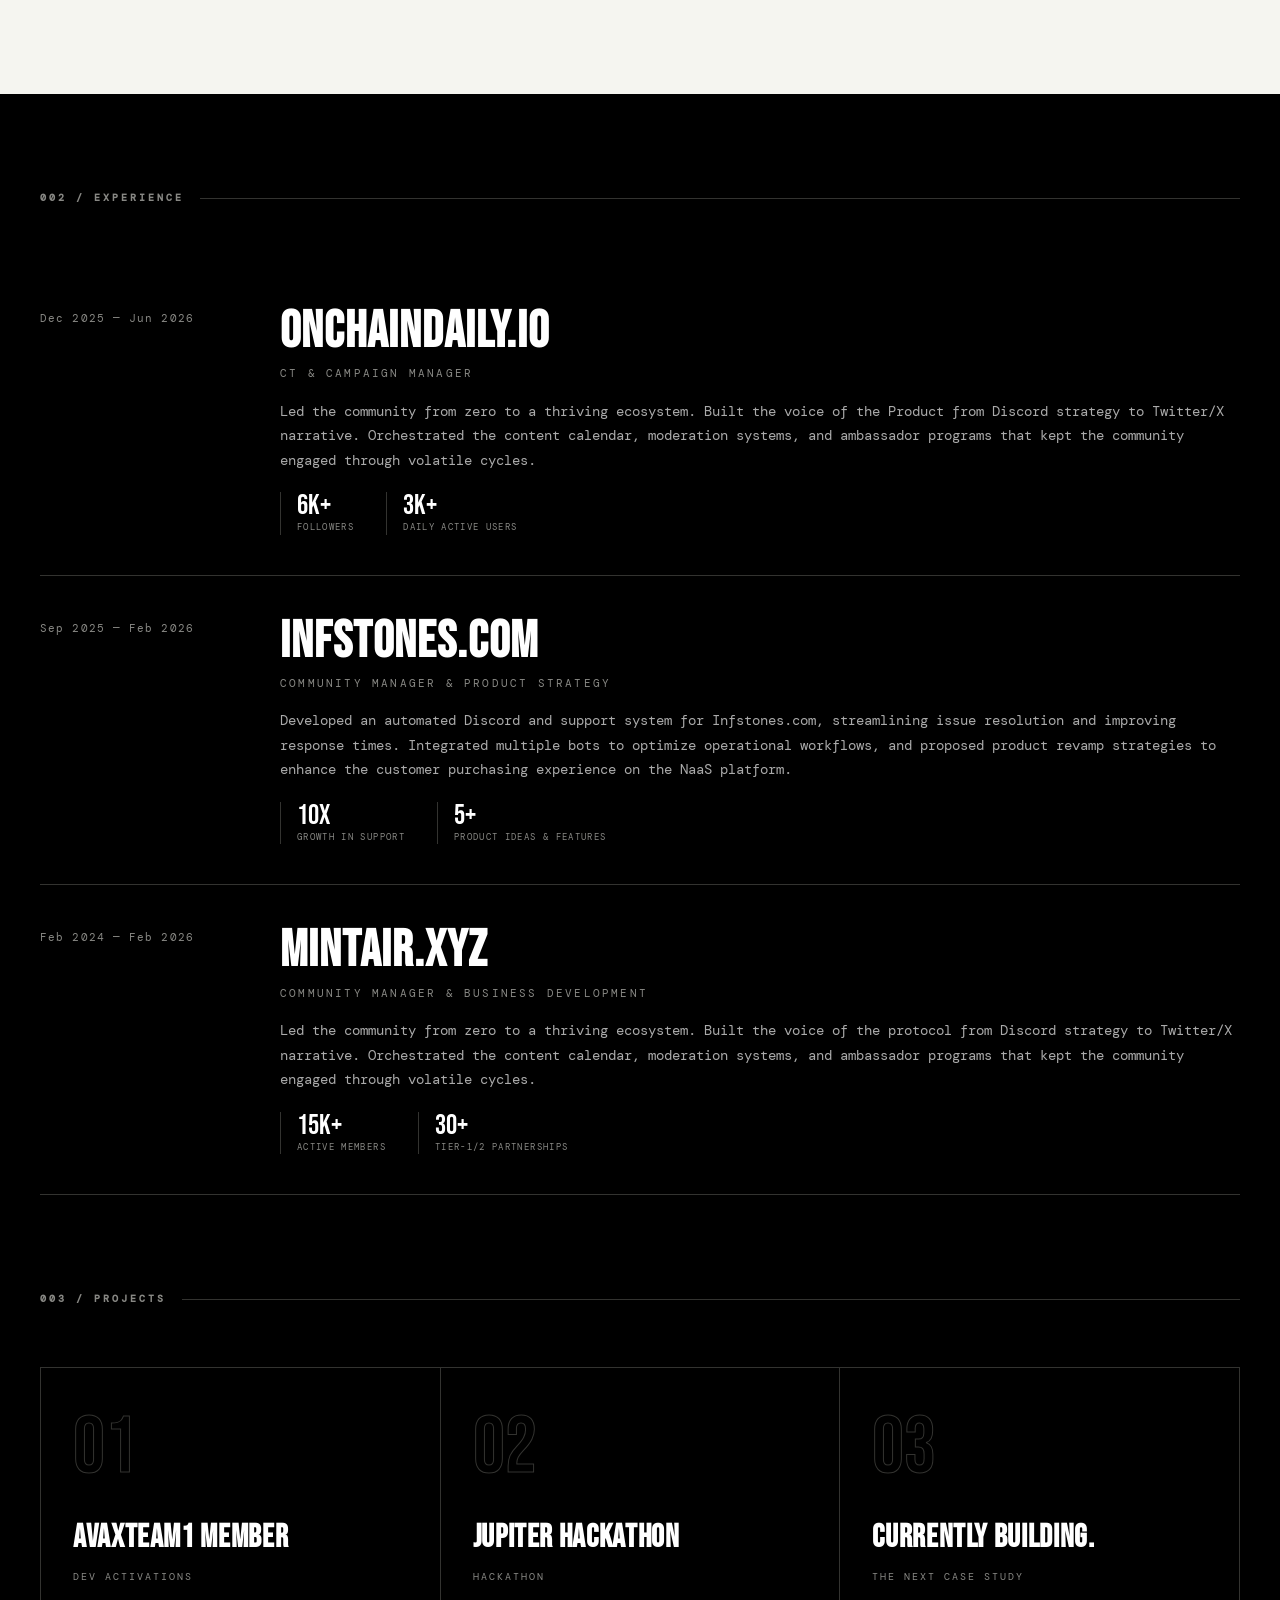
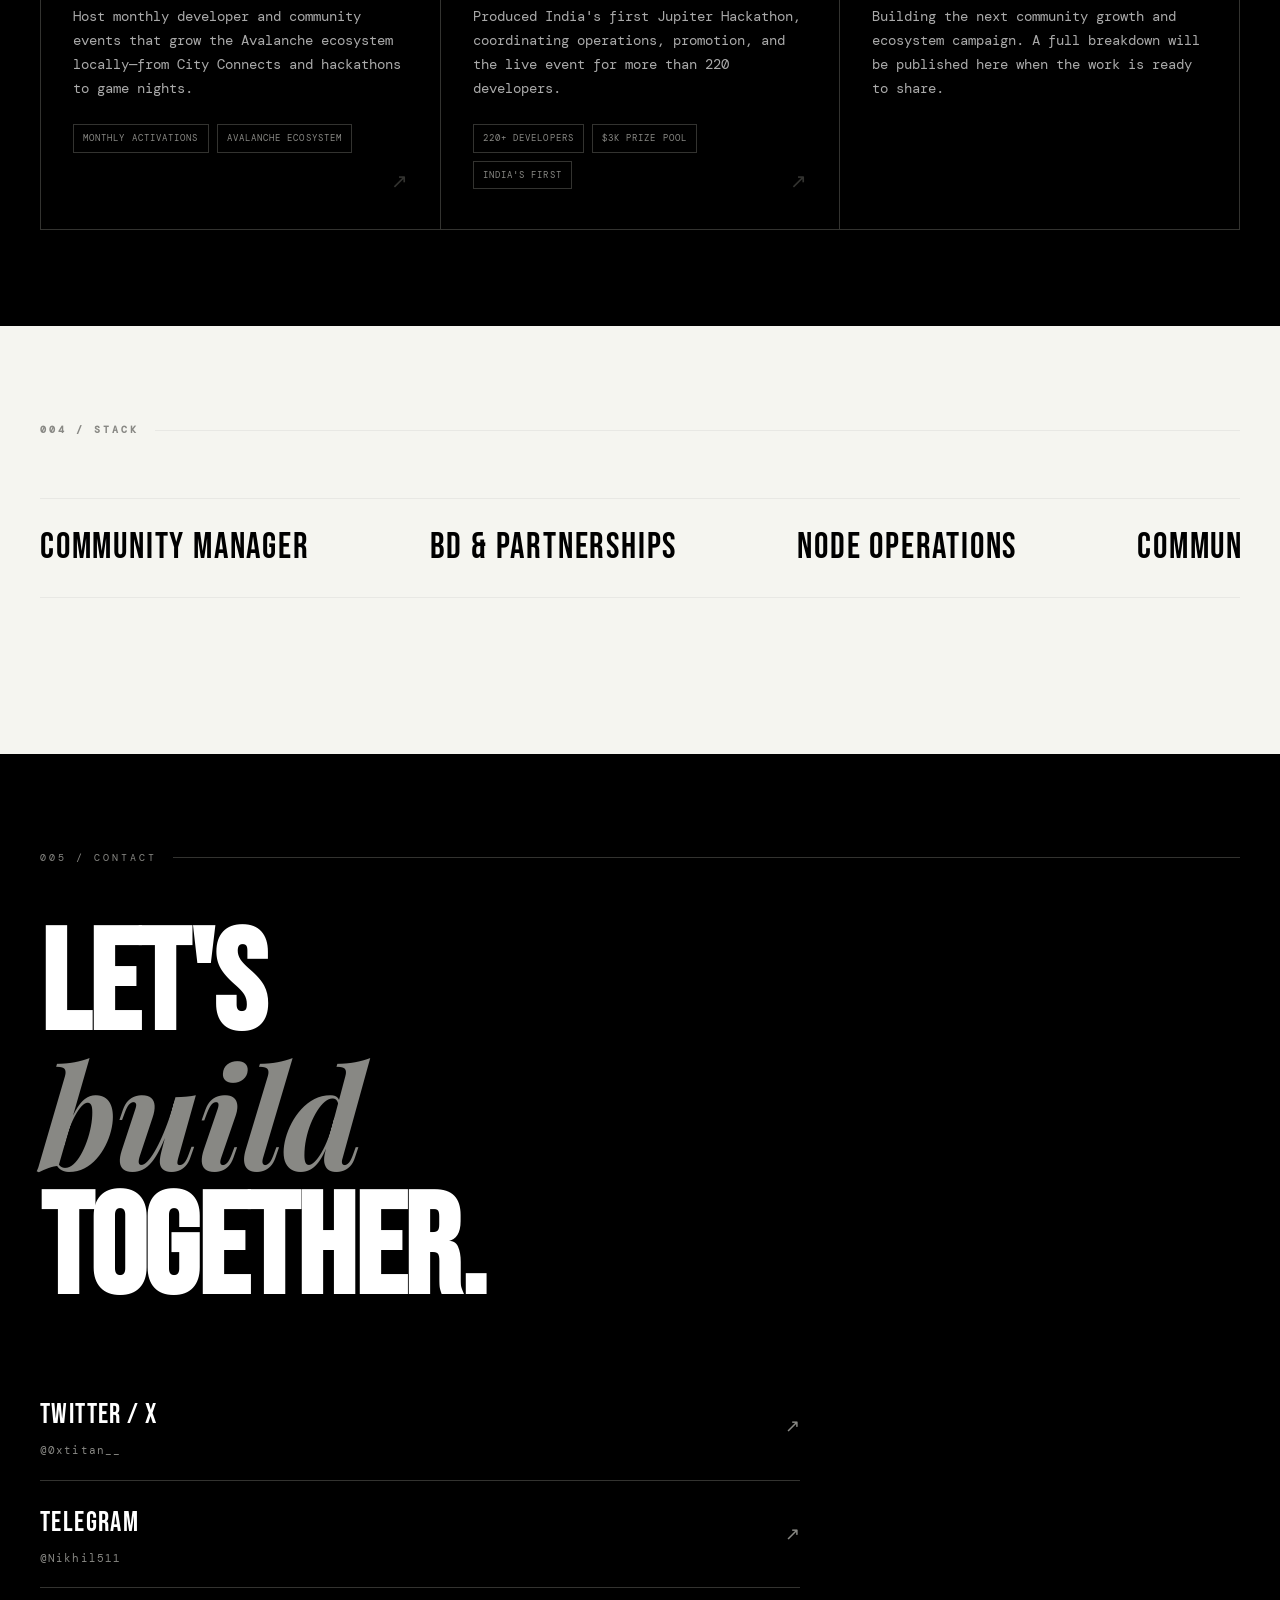
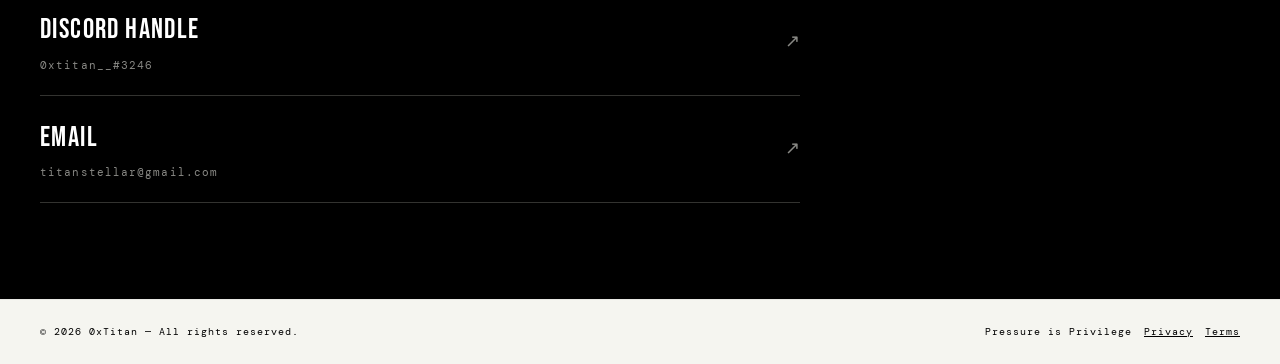
==== commit 1b0fd870: "audit fixes" ====
--- a/index.html
+++ b/index.html
@@ -1,18 +1,24 @@
-<!DOCTYPE html>
+﻿<!DOCTYPE html>
 <html lang="en">
 <head>
 <meta charset="UTF-8">
 <meta name="viewport" content="width=device-width, initial-scale=1.0">
-<title>0xtitan : Web3 BD & Community Manager</title>
+<title>0xtitan__ BD & CM</title>
 <meta name="description" content="0xTitan helps Web3 products grow active communities, build ecosystem partnerships, and turn technical products into narratives people understand.">
 <meta name="theme-color" content="#000000">
+<link rel="canonical" href="https://www.0xtitan.network/">
+<meta name="robots" content="index, follow">
+<meta property="og:url" content="https://www.0xtitan.network/">
+<meta property="og:image" content="https://www.0xtitan.network/erin.jpg">
+<meta property="og:image:alt" content="Illustrated portrait of 0xTitan">
+<meta name="twitter:image" content="https://www.0xtitan.network/erin.jpg">
 <meta property="og:type" content="website">
 <meta property="og:title" content="0xTitan — Web3 BD & Community Manager">
 <meta property="og:description" content="Community growth, ecosystem partnerships, campaigns, and developer activations for Web3 products.">
 <meta name="twitter:card" content="summary">
 <meta name="twitter:title" content="0xTitan — Web3 BD & Community Manager">
 <meta name="twitter:description" content="Community growth, ecosystem partnerships, campaigns, and developer activations for Web3 products.">
-<link rel="icon" href="Websitepfp.png" type="image/png">
+<link rel="icon" href="erin.jpg" type="image/png">
 <link rel="preconnect" href="https://fonts.googleapis.com">
 <link rel="preconnect" href="https://fonts.gstatic.com" crossorigin>
 <link href="https://fonts.googleapis.com/css2?family=Bebas+Neue&family=DM+Mono:ital,wght@0,300;0,400;0,500;1,300&family=Playfair+Display:ital@1&display=swap" rel="stylesheet">
@@ -29,444 +35,8 @@
   ]
 }
 </script>
-<style>
-:root {
-  --black: #000000;
-  --white: #ffffff;
-  --off-white: #f5f5f0;
-  --grey-100: #e8e8e4;
-  --grey-400: #888884;
-  --grey-700: #333330;
-  --font-display: 'Bebas Neue', sans-serif;
-  --font-mono: 'DM Mono', monospace;
-  --font-italic: 'Playfair Display', serif;
-}
-
-*, *::before, *::after { box-sizing: border-box; margin: 0; padding: 0; }
-html { scroll-behavior: smooth; }
-body {
-  background: var(--black);
-  color: var(--white);
-  font-family: var(--font-mono);
-  font-size: 14px;
-  line-height: 1.6;
-  overflow-x: hidden;
-}
-
-/* CURSOR */
-.cursor {
-  position: fixed; width: 10px; height: 10px;
-  background: var(--white); border-radius: 50%;
-  pointer-events: none; z-index: 9999;
-  transform: translate(-50%, -50%);
-  transition: width 0.3s, height 0.3s;
-  mix-blend-mode: difference;
-}
-.cursor-ring {
-  position: fixed; width: 36px; height: 36px;
-  border: 1px solid rgba(255,255,255,0.6); border-radius: 50%;
-  pointer-events: none; z-index: 9998;
-  transform: translate(-50%, -50%);
-  transition: width 0.3s, height 0.3s;
-  mix-blend-mode: difference;
-}
-.cursor.hovering { width: 6px; height: 6px; }
-.cursor-ring.hovering { width: 60px; height: 60px; border-color: rgba(255,255,255,0.9); }
-
-@media (hover: hover) and (pointer: fine) {
-  html { cursor: none; }
-}
-
-@media (hover: none), (pointer: coarse) {
-  .cursor, .cursor-ring { display: none; }
-}
-
-a:focus-visible,
-button:focus-visible {
-  outline: 2px solid currentColor;
-  outline-offset: 6px;
-}
-
-/* NOISE */
-body::before {
-  content: '';
-  position: fixed; inset: 0;
-  background-image: url("data:image/svg+xml,%3Csvg viewBox='0 0 256 256' xmlns='http://www.w3.org/2000/svg'%3E%3Cfilter id='noise'%3E%3CfeTurbulence type='fractalNoise' baseFrequency='0.9' numOctaves='4' stitchTiles='stitch'/%3E%3C/filter%3E%3Crect width='100%25' height='100%25' filter='url(%23noise)' opacity='1'/%3E%3C/svg%3E");
-  opacity: 0.035; pointer-events: none; z-index: 9000;
-}
-
-/* SCROLL PROGRESS */
-.scroll-progress {
-  position: fixed; top: 0; left: 0; height: 2px;
-  background: var(--white); width: 0%; z-index: 200; transition: width 0.05s linear;
-}
-
-/* NAV */
-nav {
-  position: fixed; top: 0; left: 0; right: 0; z-index: 100;
-  display: flex; justify-content: space-between; align-items: center;
-  padding: 24px 40px; mix-blend-mode: difference;
-}
-.nav-logo { font-family: var(--font-display); font-size: 20px; letter-spacing: 0.1em; color: var(--white); text-decoration: none; }
-.nav-links { display: flex; gap: 32px; list-style: none; }
-.nav-links a { font-family: var(--font-mono); font-size: 11px; letter-spacing: 0.15em; text-transform: uppercase; color: var(--white); text-decoration: none; opacity: 0.6; transition: opacity 0.2s; }
-.nav-links a:hover { opacity: 1; }
-.nav-status { display: flex; align-items: center; gap: 8px; font-family: var(--font-mono); font-size: 11px; letter-spacing: 0.1em; color: var(--white); opacity: 0.6; }
-.status-dot { width: 6px; height: 6px; background: var(--white); border-radius: 50%; animation: pulse 2s ease infinite; }
-.nav-toggle {
-  display: none; border: 0; background: transparent; color: var(--white);
-  font: 500 11px/1 var(--font-mono); letter-spacing: 0.15em; text-transform: uppercase;
-  padding: 8px 0; cursor: pointer;
-}
-@keyframes pulse { 0%, 100% { opacity: 1; } 50% { opacity: 0.2; } }
-
-/* =============================================
-   HERO — FIXED: two-column layout, no blank space
-============================================= */
-.hero {
-  min-height: 100vh;
-  display: grid;
-  /* Left: PFP image | Right: text content */
-  grid-template-columns: 1fr 1fr;
-  align-items: center;
-  padding: 100px 40px 60px; /* top padding clears nav */
-  position: relative;
-  overflow: hidden;
-  gap: 60px;
-}
-
-/* Left column: PFP/NFT */
-.hero-pfp-col {
-  display: flex;
-  justify-content: center;
-  align-items: center;
-  opacity: 0;
-  animation: fadeUp 0.9s 0.2s cubic-bezier(0.16,1,0.3,1) forwards;
-}
-
-.hero-pfp-wrap {
-  position: relative;
-  width: clamp(240px, 28vw, 420px);
-  height: clamp(240px, 28vw, 420px);
-}
-
-/* The actual image */
-.hero-pfp {
-  width: 100%;
-  height: 100%;
-  object-fit: cover;
-  border-radius: 12px;
-  display: block;
-  position: relative;
-  z-index: 2;
-  /* subtle border glow */
-  box-shadow: 0 0 0 1px rgba(255,255,255,0.08), 0 24px 80px rgba(0,0,0,0.8);
-}
-
-/* Placeholder shown when no real image is set */
-.hero-pfp-placeholder {
-  width: 100%;
-  height: 100%;
-  border-radius: 12px;
-  background: var(--grey-700);
-  border: 1px dashed var(--grey-400);
-  display: flex;
-  flex-direction: column;
-  align-items: center;
-  justify-content: center;
-  gap: 10px;
-  position: relative;
-  z-index: 2;
-  color: var(--grey-400);
-  font-family: var(--font-mono);
-  font-size: 11px;
-  letter-spacing: 0.1em;
-  text-align: center;
-  padding: 20px;
-}
-.hero-pfp-placeholder svg { opacity: 0.4; }
-.hero-pfp-placeholder span { opacity: 0.5; }
-
-/* Subtle corner frame decoration */
-.hero-pfp-wrap::before,
-.hero-pfp-wrap::after {
-  content: '';
-  position: absolute;
-  width: 24px; height: 24px;
-  border-color: rgba(255,255,255,0.15);
-  border-style: solid;
-  z-index: 1;
-}
-.hero-pfp-wrap::before {
-  top: -8px; left: -8px;
-  border-width: 1px 0 0 1px;
-}
-.hero-pfp-wrap::after {
-  bottom: -8px; right: -8px;
-  border-width: 0 1px 1px 0;
-}
-
-/* Right column: text */
-.hero-text-col {
-  display: flex;
-  flex-direction: column;
-  justify-content: center;
-  gap: 0;
-}
-
-.hero-eyebrow {
-  font-family: var(--font-mono);
-  font-size: 11px;
-  letter-spacing: 0.25em;
-  text-transform: uppercase;
-  color: var(--grey-400);
-  margin-bottom: 20px;
-  opacity: 0;
-  animation: fadeUp 0.8s 0.1s forwards;
-}
-
-.hero-title {
-  font-family: var(--font-display);
-  font-size: clamp(64px, 9vw, 140px);
-  line-height: 0.88;
-  letter-spacing: -0.01em;
-  color: var(--white);
-  overflow: hidden;
-  margin-bottom: 32px;
-}
-.hero-title .line {
-  display: block;
-  opacity: 0;
-  transform: translateY(100%);
-  animation: slideUp 1s cubic-bezier(0.16, 1, 0.3, 1) forwards;
-}
-.hero-title .line:nth-child(1) { animation-delay: 0.15s; }
-.hero-title .line:nth-child(2) { animation-delay: 0.25s; }
-.hero-title .line:nth-child(3) { animation-delay: 0.35s; }
-.hero-title .italic {
-  font-family: var(--font-italic);
-  font-size: 0.72em;
-  font-style: italic;
-  color: var(--grey-400);
-}
-
-.hero-desc {
-  font-family: var(--font-mono);
-  font-size: 14px;
-  line-height: 1.75;
-  color: #aaa;
-  max-width: 520px;
-  margin-bottom: 28px;
-  opacity: 0;
-  animation: fadeUp 0.8s 0.35s forwards;
-}
-.hero-actions {
-  display: flex; flex-wrap: wrap; gap: 12px;
-  opacity: 0; animation: fadeUp 0.8s 0.45s forwards;
-}
-.button {
-  display: inline-flex; align-items: center; justify-content: center; gap: 10px;
-  min-height: 46px; padding: 0 20px; border: 1px solid var(--white);
-  color: var(--black); background: var(--white); text-decoration: none;
-  font: 500 11px/1 var(--font-mono); letter-spacing: 0.14em; text-transform: uppercase;
-  transition: background 0.2s ease, color 0.2s ease, transform 0.2s ease;
-}
-.button:hover { transform: translateY(-2px); }
-.button-secondary { color: var(--white); background: transparent; border-color: var(--grey-700); }
-.button-secondary:hover { color: var(--black); background: var(--white); border-color: var(--white); }
-
-.hero-stats {
-  display: flex;
-  gap: 32px;
-  padding-top: 24px;
-  border-top: 1px solid var(--grey-700);
-  opacity: 0;
-  animation: fadeUp 0.8s 2.5s forwards;
-}
-.hero-stat-num {
-  font-family: var(--font-display);
-  font-size: 32px;
-  color: var(--white);
-  line-height: 1;
-}
-.hero-stat-label {
-  font-family: var(--font-mono);
-  font-size: 10px;
-  letter-spacing: 0.15em;
-  color: var(--grey-400);
-  text-transform: uppercase;
-}
-
-/* Decorative bg text */
-.hero-index {
-  position: absolute;
-  bottom: -20px; right: -10px;
-  font-family: var(--font-display);
-  font-size: clamp(100px, 18vw, 240px);
-  color: transparent;
-  -webkit-text-stroke: 1px var(--grey-700);
-  pointer-events: none;
-  opacity: 0;
-  animation: fadeIn 1s 2.4s forwards;
-  z-index: 0;
-  line-height: 1;
-  user-select: none;
-}
-
-@keyframes slideUp { to { transform: translateY(0); opacity: 1; } }
-@keyframes fadeUp { from { opacity: 0; transform: translateY(20px); } to { opacity: 1; transform: translateY(0); } }
-@keyframes fadeIn { from { opacity: 0; } to { opacity: 0.12; } }
-
-/* SECTION SHARED */
-section { padding: 96px 40px; }
-.section-label {
-  font-family: var(--font-mono); font-size: 10px; letter-spacing: 0.3em;
-  text-transform: uppercase; color: var(--grey-400); margin-bottom: 60px;
-  display: flex; align-items: center; gap: 16px;
-}
-.section-label::after { content: ''; flex: 1; height: 1px; background: var(--grey-700); }
-.section-label span { white-space: nowrap; }
-
-/* ABOUT */
-.about { background: var(--off-white); color: var(--black); }
-.about .section-label { color: var(--grey-400); }
-.about .section-label::after { background: var(--grey-100); }
-.about-grid { display: grid; grid-template-columns: 1fr 1fr; gap: 80px; align-items: start; }
-.about-headline { font-family: var(--font-display); font-size: clamp(48px, 7vw, 100px); line-height: 0.9; letter-spacing: -0.01em; color: var(--black); }
-.about-headline em { font-family: var(--font-italic); font-style: italic; color: var(--grey-400); }
-.about-body { display: flex; flex-direction: column; gap: 32px; }
-.about-text { font-family: var(--font-mono); font-size: 15px; line-height: 1.8; color: var(--grey-700); }
-.about-tags { display: flex; flex-wrap: wrap; gap: 8px; }
-.tag { font-family: var(--font-mono); font-size: 10px; letter-spacing: 0.15em; text-transform: uppercase; padding: 6px 12px; border: 1px solid var(--grey-100); color: var(--grey-700); }
-
-/* EXPERIENCE */
-.experience { background: var(--black); }
-.exp-items { display: flex; flex-direction: column; }
-.exp-item {
-  display: grid; grid-template-columns: 200px 1fr; gap: 40px;
-  padding: 40px 0; border-bottom: 1px solid var(--grey-700);
-  opacity: 0; transform: translateY(30px);
-  transition: opacity 0.6s ease, transform 0.6s ease;
-}
-.exp-item.visible { opacity: 1; transform: translateY(0); }
-.exp-year { font-family: var(--font-mono); font-size: 11px; letter-spacing: 0.1em; color: var(--grey-400); padding-top: 4px; }
-.exp-company { font-family: var(--font-display); font-size: clamp(28px, 4vw, 52px); letter-spacing: 0.02em; color: var(--white); line-height: 1; margin-bottom: 8px; }
-.exp-role { font-family: var(--font-mono); font-size: 11px; letter-spacing: 0.2em; text-transform: uppercase; color: var(--grey-400); margin-bottom: 16px; }
-.exp-desc { font-family: var(--font-mono); font-size: 14px; line-height: 1.75; color: #aaa; }
-.exp-metrics { display: flex; gap: 32px; margin-top: 20px; flex-wrap: wrap; }
-.metric { border-left: 1px solid var(--grey-700); padding-left: 16px; }
-.metric-val { font-family: var(--font-display); font-size: 28px; color: var(--white); line-height: 1; }
-.metric-label { font-family: var(--font-mono); font-size: 9px; letter-spacing: 0.15em; text-transform: uppercase; color: var(--grey-400); }
-
-/* PROJECTS */
-.projects { background: var(--black); padding-top: 0; }
-.projects-grid { display: grid; grid-template-columns: repeat(3, 1fr); gap: 1px; background: var(--grey-700); border: 1px solid var(--grey-700); }
-.project-card {
-  background: var(--black); padding: 40px 32px;
-  position: relative; overflow: hidden;
-  opacity: 0; transition: opacity 0.5s ease, background 0.3s ease;
-}
-.project-card-link { display: block; color: inherit; text-decoration: none; cursor: pointer; }
-.project-card.visible { opacity: 1; }
-.project-card:hover { background: var(--white); }
-.project-card:hover .project-name { color: var(--black); }
-.project-card:hover .project-type { color: var(--grey-700); }
-.project-card:hover .project-desc { color: var(--grey-700); }
-.project-card:hover .project-num { -webkit-text-stroke-color: var(--grey-100); }
-.project-card:hover .project-arrow { color: var(--black); transform: translate(4px,-4px); }
-.project-num { font-family: var(--font-display); font-size: 80px; color: transparent; -webkit-text-stroke: 1px var(--grey-700); line-height: 1; margin-bottom: 24px; transition: -webkit-text-stroke-color 0.3s; }
-.project-name { font-family: var(--font-display); font-size: clamp(22px, 2.5vw, 32px); letter-spacing: 0.02em; color: var(--white); margin-bottom: 6px; transition: color 0.3s; }
-.project-type { font-family: var(--font-mono); font-size: 10px; letter-spacing: 0.2em; text-transform: uppercase; color: var(--grey-400); margin-bottom: 20px; transition: color 0.3s; }
-.project-desc { font-family: var(--font-mono); font-size: 14px; line-height: 1.7; color: #aaa; transition: color 0.3s; }
-.project-results { display: flex; flex-wrap: wrap; gap: 8px; margin-top: 24px; padding-right: 28px; }
-.project-result { border: 1px solid var(--grey-700); padding: 6px 9px; color: var(--grey-400); font-size: 9px; letter-spacing: 0.12em; text-transform: uppercase; transition: color 0.3s, border-color 0.3s; }
-.project-card:hover .project-result { color: var(--grey-700); border-color: var(--grey-100); }
-.project-arrow { position: absolute; bottom: 32px; right: 32px; font-size: 20px; color: var(--grey-700); transition: color 0.3s, transform 0.3s; }
-
-/* SKILLS */
-.skills { background: var(--off-white); color: var(--black); }
-.skills .section-label { color: var(--grey-400); }
-.skills .section-label::after { background: var(--grey-100); }
-.skills-marquee-wrap { overflow: hidden; border-top: 1px solid var(--grey-100); border-bottom: 1px solid var(--grey-100); padding: 20px 0; margin-bottom: 60px; }
-.skills-marquee { display: flex; gap: 60px; animation: marquee 20s linear infinite; width: max-content; }
-.skills-marquee-item { font-family: var(--font-display); font-size: 36px; letter-spacing: 0.05em; color: var(--black); white-space: nowrap; }
-.skills-marquee-item .dot { color: var(--grey-400); margin-right: 60px; }
-@keyframes marquee { from { transform: translateX(0); } to { transform: translateX(-50%); } }
-.skills-grid { display: grid; grid-template-columns: repeat(4, 1fr); gap: 1px; background: var(--grey-100); border: 1px solid var(--grey-100); }
-.skill-cell { background: var(--off-white); padding: 28px 24px; opacity: 0; transition: opacity 0.4s ease, background 0.2s; }
-.skill-cell.visible { opacity: 1; }
-.skill-cell:hover { background: var(--black); }
-.skill-cell:hover .skill-name { color: var(--white); }
-.skill-cell:hover .skill-bar-fill { background: var(--white); }
-.skill-name { font-family: var(--font-mono); font-size: 11px; letter-spacing: 0.15em; text-transform: uppercase; color: var(--black); margin-bottom: 12px; transition: color 0.2s; }
-.skill-bar { height: 2px; background: var(--grey-100); position: relative; }
-.skill-bar-fill { position: absolute; left: 0; top: 0; height: 100%; background: var(--black); transition: background 0.2s; animation: growBar 1s cubic-bezier(0.4,0,0.2,1) forwards; transform-origin: left; transform: scaleX(0); animation-play-state: paused; }
-@keyframes growBar { to { transform: scaleX(1); } }
-
-/* CONTACT */
-.contact { background: var(--black); }
-.contact-headline { font-family: var(--font-display); font-size: clamp(60px, 11vw, 160px); line-height: 0.88; letter-spacing: -0.01em; margin-bottom: 60px; }
-.contact-headline em { font-family: var(--font-italic); font-style: italic; color: var(--grey-400); }
-.contact-grid { display: grid; grid-template-columns: minmax(0, 760px); }
-.contact-links { display: flex; flex-direction: column; }
-.contact-link { display: flex; justify-content: space-between; align-items: center; padding: 20px 0; border-bottom: 1px solid var(--grey-700); text-decoration: none; color: var(--white); transition: padding-left 0.3s ease; }
-.contact-link:hover { padding-left: 12px; }
-.contact-link-left { display: flex; flex-direction: column; gap: 4px; }
-.contact-link-platform { font-family: var(--font-display); font-size: 28px; letter-spacing: 0.05em; }
-.contact-link-handle { font-family: var(--font-mono); font-size: 11px; letter-spacing: 0.1em; color: var(--grey-400); }
-.contact-link-arrow { font-size: 18px; color: var(--grey-400); transition: color 0.3s, transform 0.3s; }
-.contact-link:hover .contact-link-arrow { color: var(--white); transform: translate(4px,-4px); }
-.contact-info { display: flex; flex-direction: column; gap: 32px; }
-.contact-info-label { font-family: var(--font-mono); font-size: 10px; letter-spacing: 0.2em; text-transform: uppercase; color: var(--grey-400); margin-bottom: 8px; }
-.contact-info-val { font-family: var(--font-mono); font-size: 13px; color: var(--white); }
-.wallet-addr { font-family: var(--font-mono); font-size: 11px; color: var(--grey-400); word-break: break-all; cursor: pointer; transition: color 0.2s; }
-.wallet-addr:hover { color: var(--white); }
-.copy-hint { font-size: 9px; letter-spacing: 0.1em; text-transform: uppercase; color: var(--grey-700); margin-top: 4px; }
-
-/* FOOTER */
-footer { background: var(--off-white); border-top: 1px solid var(--grey-100); padding: 24px 40px; display: flex; justify-content: space-between; align-items: center; }
-.footer-copy { font-family: var(--font-mono); font-size: 10px; letter-spacing: 0.1em; color: var(--black); }
-.footer-made { font-family: var(--font-mono); font-size: 10px; letter-spacing: 0.1em; color: var(--black); }
-
-/* RESPONSIVE */
-@media (max-width: 900px) {
-  nav {
-    padding: 16px 24px; mix-blend-mode: normal;
-    background: rgba(0,0,0,0.94); backdrop-filter: blur(12px);
-  }
-  .nav-toggle { display: block; }
-  .nav-status { display: none; }
-  .nav-links {
-    display: none; position: absolute; top: 64px; left: 16px; right: 16px;
-    flex-direction: column; gap: 0; padding: 10px 20px;
-    background: var(--black); border: 1px solid var(--grey-700);
-    box-shadow: 0 24px 60px rgba(0,0,0,0.65);
-  }
-  .nav-links.open { display: flex; }
-  .nav-links a { display: block; padding: 14px 0; opacity: 0.9; }
-  .hero { grid-template-columns: 1fr; padding: 100px 24px 48px; gap: 40px; }
-  .hero-pfp-col { order: -1; }
-  .hero-pfp-wrap { width: clamp(160px, 50vw, 260px); height: clamp(160px, 50vw, 260px); }
-  .hero-stats { flex-wrap: wrap; gap: 20px; }
-  section { padding: 80px 24px; }
-  .about-grid { grid-template-columns: 1fr; gap: 40px; }
-  .exp-item { grid-template-columns: 1fr; gap: 16px; }
-  .projects-grid { grid-template-columns: 1fr; }
-  .skills-grid { grid-template-columns: repeat(2, 1fr); }
-  .contact-grid { grid-template-columns: 1fr; gap: 48px; }
-  footer { flex-direction: column; gap: 8px; text-align: center; }
-}
-
-@media (prefers-reduced-motion: reduce) {
-  html { scroll-behavior: auto; }
-  *, *::before, *::after {
-    animation-duration: 0.01ms !important;
-    animation-iteration-count: 1 !important;
-    transition-duration: 0.01ms !important;
-  }
-  .skills-marquee { transform: none !important; }
-}
-</style>
+<link rel="stylesheet" href="/styles.css">
+<meta name="date" content="2026-10-23">
 </head>
 <body>
 
@@ -488,13 +58,14 @@
     <span>Available for work</span>
   </div>
 </nav>
+<main id="main-content">
 <section class="hero">
   <div class="hero-index" aria-hidden="true">2026</div>
 
   <!-- LEFT: PFP / NFT image -->
   <div class="hero-pfp-col">
     <div class="hero-pfp-wrap">
-      <img src="Websitepfp.png" alt="Illustrated portrait of 0xTitan" class="hero-pfp" width="420" height="420">
+      <img src="erin.jpg" alt="Illustrated portrait of 0xTitan" class="hero-pfp" width="420" height="420">
     </div>
   </div>
 
@@ -508,7 +79,7 @@
     </h1>
     <p class="hero-desc">I help Web3 products grow active communities, build ecosystem partnerships, and turn technical products into narratives people understand.</p>
     <div class="hero-actions">
-      <a class="button" href="#projects">View selected work <span aria-hidden="true">↓</span></a>
+      <a class="button" href="#projects">View selected work <span aria-hidden="true">↗</span></a>
       <a class="button button-secondary" href="#contact">Let's talk <span aria-hidden="true">↗</span></a>
     </div>
   </div>
@@ -595,11 +166,11 @@
       <div class="project-num">02</div>
       <h3 class="project-name">Jupiter Hackathon</h3>
       <div class="project-type">Hackathon</div>
-      <p class="project-desc">Produced India’s first Jupiter Hackathon, coordinating operations, promotion, and the live event for more than 220 developers.</p>
+      <p class="project-desc">Produced India's first Jupiter Hackathon, coordinating operations, promotion, and the live event for more than 220 developers.</p>
       <div class="project-results"><span class="project-result">220+ developers</span><span class="project-result">$3K prize pool</span><span class="project-result">India's first</span></div>
       <div class="project-arrow" aria-hidden="true">↗</div>
     </a>
-    <div class="project-card reveal" style="transition-delay:0.2s">
+    <div class="project-card reveal">
       <div class="project-num">03</div>
       <h3 class="project-name">Currently building.</h3>
       <div class="project-type">The next case study</div>
@@ -613,14 +184,12 @@
   <h2 class="section-label"><span>004 / Stack</span></h2>
   <div class="skills-marquee-wrap">
     <div class="skills-marquee">
-      <span class="skills-marquee-item">Community Manager<span class="dot"> ✦ </span></span>
-      <span class="skills-marquee-item">BD & Partnerships<span class="dot"> ✦ </span></span>
-      <span class="skills-marquee-item">Node Operations<span class="dot"> ✦ </span></span>
-      <span class="skills-marquee-item">Community Growth<span class="dot"> ✦ </span></span>
-      <span class="skills-marquee-item">Biz Dev<span class="dot"> ✦ </span></span>
-      <span class="skills-marquee-item">On-Chain Analytics<span class="dot"> ✦ </span></span>
-      <span class="skills-marquee-item">Marketing Manager<span class="dot"> ✦ </span></span>
-      <span class="skills-marquee-item">Community Manager<span class="dot"> ✦ </span></span>
+      <span class="skills-marquee-item">Community Manager<span class="dot"> </span></span>
+      <span class="skills-marquee-item">BD & Partnerships<span class="dot"> </span></span>
+      <span class="skills-marquee-item">Node Operations<span class="dot"> </span></span>
+      <span class="skills-marquee-item">Community Growth<span class="dot"> </span></span>
+      <span class="skills-marquee-item">Biz Dev<span class="dot"> </span></span>
+      <span class="skills-marquee-item">Marketing Manager<span class="dot"> </span></span>
     </div>
   </div>
 </section>
@@ -651,61 +220,12 @@
   </div>
 </section>
 
+</main>
 <footer>
   <div class="footer-copy">© 2026 0xTitan — All rights reserved.</div>
-  <div class="footer-made">Pressure is Privilege</div>
+  <div class="footer-made">Pressure is Privilege<a href="/privacy.html">Privacy</a><a href="/terms.html">Terms</a></div>
 </footer>
 
-<script>
-/* CURSOR */
-const cursor = document.getElementById('cursor');
-const ring = document.getElementById('cursorRing');
-let mx=0, my=0, rx=0, ry=0;
-document.addEventListener('mousemove', e => {
-  mx=e.clientX; my=e.clientY;
-  cursor.style.left=mx+'px'; cursor.style.top=my+'px';
-});
-(function animRing(){
-  rx+=(mx-rx)*0.12; ry+=(my-ry)*0.12;
-  ring.style.left=rx+'px'; ring.style.top=ry+'px';
-  requestAnimationFrame(animRing);
-})();
-document.querySelectorAll('a,button,.project-card,.skill-cell,.wallet-addr').forEach(el=>{
-  el.addEventListener('mouseenter',()=>{ cursor.classList.add('hovering'); ring.classList.add('hovering'); });
-  el.addEventListener('mouseleave',()=>{ cursor.classList.remove('hovering'); ring.classList.remove('hovering'); });
-});
-
-/* MOBILE NAV */
-const navToggle = document.getElementById('navToggle');
-const navLinks = document.getElementById('navLinks');
-navToggle.addEventListener('click', () => {
-  const isOpen = navLinks.classList.toggle('open');
-  navToggle.setAttribute('aria-expanded', String(isOpen));
-  navToggle.textContent = isOpen ? 'Close' : 'Menu';
-});
-navLinks.querySelectorAll('a').forEach(link => link.addEventListener('click', () => {
-  navLinks.classList.remove('open');
-  navToggle.setAttribute('aria-expanded', 'false');
-  navToggle.textContent = 'Menu';
-}));
-
-/* SCROLL PROGRESS */
-window.addEventListener('scroll',()=>{
-  const s=window.scrollY/(document.documentElement.scrollHeight-window.innerHeight);
-  document.getElementById('scrollProgress').style.width=(s*100)+'%';
-});
-
-/* SCROLL REVEAL */
-const observer = new IntersectionObserver(entries=>{
-  entries.forEach(e=>{
-    if(e.isIntersecting){
-      e.target.classList.add('visible');
-      const bar=e.target.querySelector('.skill-bar-fill');
-      if(bar) bar.style.animationPlayState='running';
-    }
-  });
-},{threshold:0.15});
-document.querySelectorAll('.reveal,.exp-item,.project-card,.skill-cell').forEach(el=>observer.observe(el));
-</script>
+<script src="/script.js" defer></script>
 </body>
-</html>
+</html>
--- a/styles.css
+++ b/styles.css
@@ -0,0 +1,444 @@
+:root {
+  --black: #000000;
+  --white: #ffffff;
+  --off-white: #f5f5f0;
+  --grey-100: #e8e8e4;
+  --grey-400: #888884;
+  --grey-700: #333330;
+  --font-display: 'Bebas Neue', sans-serif;
+  --font-mono: 'DM Mono', monospace;
+  --font-italic: 'Playfair Display', serif;
+}
+
+*, *::before, *::after { box-sizing: border-box; margin: 0; padding: 0; }
+html { scroll-behavior: smooth; }
+body {
+  background: var(--black);
+  color: var(--white);
+  font-family: var(--font-mono);
+  font-size: 14px;
+  line-height: 1.6;
+  overflow-x: hidden;
+}
+
+/* CURSOR */
+.cursor {
+  position: fixed; width: 10px; height: 10px;
+  background: var(--white); border-radius: 50%;
+  pointer-events: none; z-index: 9999;
+  transform: translate(-50%, -50%);
+  transition: width 0.3s, height 0.3s;
+  mix-blend-mode: difference;
+}
+.cursor-ring {
+  position: fixed; width: 36px; height: 36px;
+  border: 1px solid rgba(255,255,255,0.6); border-radius: 50%;
+  pointer-events: none; z-index: 9998;
+  transform: translate(-50%, -50%);
+  transition: width 0.3s, height 0.3s;
+  mix-blend-mode: difference;
+}
+.cursor.hovering { width: 6px; height: 6px; }
+.cursor-ring.hovering { width: 60px; height: 60px; border-color: rgba(255,255,255,0.9); }
+
+@media (hover: hover) and (pointer: fine) {
+  html { cursor: none; }
+}
+
+@media (hover: none), (pointer: coarse) {
+  .cursor, .cursor-ring { display: none; }
+}
+
+a:focus-visible,
+button:focus-visible {
+  outline: 2px solid currentColor;
+  outline-offset: 6px;
+}
+
+/* NOISE */
+body::before {
+  content: '';
+  position: fixed; inset: 0;
+  background-image: url("data:image/svg+xml,%3Csvg viewBox='0 0 256 256' xmlns='http://www.w3.org/2000/svg'%3E%3Cfilter id='noise'%3E%3CfeTurbulence type='fractalNoise' baseFrequency='0.9' numOctaves='4' stitchTiles='stitch'/%3E%3C/filter%3E%3Crect width='100%25' height='100%25' filter='url(%23noise)' opacity='1'/%3E%3C/svg%3E");
+  opacity: 0.035; pointer-events: none; z-index: 9000;
+}
+
+/* SCROLL PROGRESS */
+.scroll-progress {
+  position: fixed; top: 0; left: 0; height: 2px;
+  background: var(--white); width: 0%; z-index: 200; transition: width 0.05s linear;
+}
+
+/* NAV */
+nav {
+  position: fixed; top: 0; left: 0; right: 0; z-index: 100;
+  display: flex; justify-content: space-between; align-items: center;
+  padding: 24px 40px; mix-blend-mode: difference;
+}
+.nav-logo { font-family: var(--font-display); font-size: 20px; letter-spacing: 0.1em; color: var(--white); text-decoration: none; }
+.nav-links { display: flex; gap: 32px; list-style: none; }
+.nav-links a { font-family: var(--font-mono); font-size: 11px; letter-spacing: 0.15em; text-transform: uppercase; color: var(--white); text-decoration: none; opacity: 0.6; transition: opacity 0.2s; }
+.nav-links a:hover { opacity: 1; }
+.nav-status { display: flex; align-items: center; gap: 8px; font-family: var(--font-mono); font-size: 11px; letter-spacing: 0.1em; color: var(--white); opacity: 0.6; }
+.status-dot { width: 6px; height: 6px; background: var(--white); border-radius: 50%; animation: pulse 2s ease infinite; }
+.nav-toggle {
+  display: none; border: 0; background: transparent; color: var(--white);
+  font: 500 11px/1 var(--font-mono); letter-spacing: 0.15em; text-transform: uppercase;
+  padding: 8px 0; cursor: pointer;
+}
+@keyframes pulse { 0%, 100% { opacity: 1; } 50% { opacity: 0.2; } }
+
+/* =============================================
+   HERO — FIXED: two-column layout, no blank space
+============================================= */
+.hero {
+  min-height: 100vh;
+  display: grid;
+  /* Left: PFP image | Right: text content */
+  grid-template-columns: 1fr 1fr;
+  align-items: center;
+  padding: 100px 40px 60px; /* top padding clears nav */
+  position: relative;
+  overflow: hidden;
+  gap: 60px;
+}
+
+/* Left column: PFP/NFT */
+.hero-pfp-col {
+  display: flex;
+  justify-content: center;
+  align-items: center;
+  opacity: 0;
+  animation: fadeUp 0.9s 0.2s cubic-bezier(0.16,1,0.3,1) forwards;
+}
+
+.hero-pfp-wrap {
+  position: relative;
+  width: clamp(240px, 28vw, 420px);
+  height: clamp(240px, 28vw, 420px);
+}
+
+/* The actual image */
+.hero-pfp {
+  width: 100%;
+  height: 100%;
+  object-fit: cover;
+  border-radius: 12px;
+  display: block;
+  position: relative;
+  z-index: 2;
+  /* subtle border glow */
+  box-shadow: 0 0 0 1px rgba(255,255,255,0.08), 0 24px 80px rgba(0,0,0,0.8);
+}
+
+/* Placeholder shown when no real image is set */
+.hero-pfp-placeholder {
+  width: 100%;
+  height: 100%;
+  border-radius: 12px;
+  background: var(--grey-700);
+  border: 1px dashed var(--grey-400);
+  display: flex;
+  flex-direction: column;
+  align-items: center;
+  justify-content: center;
+  gap: 10px;
+  position: relative;
+  z-index: 2;
+  color: var(--grey-400);
+  font-family: var(--font-mono);
+  font-size: 11px;
+  letter-spacing: 0.1em;
+  text-align: center;
+  padding: 20px;
+}
+.hero-pfp-placeholder svg { opacity: 0.4; }
+.hero-pfp-placeholder span { opacity: 0.5; }
+
+/* Subtle corner frame decoration */
+.hero-pfp-wrap::before,
+.hero-pfp-wrap::after {
+  content: '';
+  position: absolute;
+  width: 24px; height: 24px;
+  border-color: rgba(255,255,255,0.15);
+  border-style: solid;
+  z-index: 1;
+}
+.hero-pfp-wrap::before {
+  top: -8px; left: -8px;
+  border-width: 1px 0 0 1px;
+}
+.hero-pfp-wrap::after {
+  bottom: -8px; right: -8px;
+  border-width: 0 1px 1px 0;
+}
+
+/* Right column: text */
+.hero-text-col {
+  display: flex;
+  flex-direction: column;
+  justify-content: center;
+  gap: 0;
+}
+
+.hero-eyebrow {
+  font-family: var(--font-mono);
+  font-size: 11px;
+  letter-spacing: 0.25em;
+  text-transform: uppercase;
+  color: var(--grey-400);
+  margin-bottom: 20px;
+  opacity: 0;
+  animation: fadeUp 0.8s 0.1s forwards;
+}
+
+.hero-title {
+  font-family: var(--font-display);
+  font-size: clamp(64px, 9vw, 140px);
+  line-height: 0.88;
+  letter-spacing: -0.01em;
+  color: var(--white);
+  overflow: hidden;
+  margin-bottom: 32px;
+}
+.hero-title .line {
+  display: block;
+  opacity: 0;
+  transform: translateY(100%);
+  animation: slideUp 1s cubic-bezier(0.16, 1, 0.3, 1) forwards;
+}
+.hero-title .line:nth-child(1) { animation-delay: 0.15s; }
+.hero-title .line:nth-child(2) { animation-delay: 0.25s; }
+.hero-title .line:nth-child(3) { animation-delay: 0.35s; }
+.hero-title .italic {
+  font-family: var(--font-italic);
+  font-size: 0.72em;
+  font-style: italic;
+  color: var(--grey-400);
+}
+
+.hero-desc {
+  font-family: var(--font-mono);
+  font-size: 14px;
+  line-height: 1.75;
+  color: #aaa;
+  max-width: 520px;
+  margin-bottom: 28px;
+  opacity: 0;
+  animation: fadeUp 0.8s 0.35s forwards;
+}
+.hero-actions {
+  display: flex; flex-wrap: wrap; gap: 12px;
+  opacity: 0; animation: fadeUp 0.8s 0.45s forwards;
+}
+.button {
+  display: inline-flex; align-items: center; justify-content: center; gap: 10px;
+  min-height: 46px; padding: 0 20px; border: 1px solid var(--white);
+  color: var(--black); background: var(--white); text-decoration: none;
+  font: 500 11px/1 var(--font-mono); letter-spacing: 0.14em; text-transform: uppercase;
+  transition: background 0.2s ease, color 0.2s ease, transform 0.2s ease;
+}
+.button:hover { transform: translateY(-2px); }
+.button-secondary { color: var(--white); background: transparent; border-color: var(--grey-700); }
+.button-secondary:hover { color: var(--black); background: var(--white); border-color: var(--white); }
+
+.hero-stats {
+  display: flex;
+  gap: 32px;
+  padding-top: 24px;
+  border-top: 1px solid var(--grey-700);
+  opacity: 0;
+  animation: fadeUp 0.8s 2.5s forwards;
+}
+.hero-stat-num {
+  font-family: var(--font-display);
+  font-size: 32px;
+  color: var(--white);
+  line-height: 1;
+}
+.hero-stat-label {
+  font-family: var(--font-mono);
+  font-size: 10px;
+  letter-spacing: 0.15em;
+  color: var(--grey-400);
+  text-transform: uppercase;
+}
+
+/* Decorative bg text */
+.hero-index {
+  position: absolute;
+  bottom: -20px; right: -10px;
+  font-family: var(--font-display);
+  font-size: clamp(100px, 18vw, 240px);
+  color: transparent;
+  -webkit-text-stroke: 1px var(--grey-700);
+  pointer-events: none;
+  opacity: 0;
+  animation: fadeIn 1s 2.4s forwards;
+  z-index: 0;
+  line-height: 1;
+  user-select: none;
+}
+
+@keyframes slideUp { to { transform: translateY(0); opacity: 1; } }
+@keyframes fadeUp { from { opacity: 0; transform: translateY(20px); } to { opacity: 1; transform: translateY(0); } }
+@keyframes fadeIn { from { opacity: 0; } to { opacity: 0.12; } }
+
+/* SECTION SHARED */
+section { padding: 96px 40px; }
+.section-label {
+  font-family: var(--font-mono); font-size: 10px; letter-spacing: 0.3em;
+  text-transform: uppercase; color: var(--grey-400); margin-bottom: 60px;
+  display: flex; align-items: center; gap: 16px;
+}
+.section-label::after { content: ''; flex: 1; height: 1px; background: var(--grey-700); }
+.section-label span { white-space: nowrap; }
+
+/* ABOUT */
+.about { background: var(--off-white); color: var(--black); }
+.about .section-label { color: var(--grey-400); }
+.about .section-label::after { background: var(--grey-100); }
+.about-grid { display: grid; grid-template-columns: 1fr 1fr; gap: 80px; align-items: start; }
+.about-headline { font-family: var(--font-display); font-size: clamp(48px, 7vw, 100px); line-height: 0.9; letter-spacing: -0.01em; color: var(--black); }
+.about-headline em { font-family: var(--font-italic); font-style: italic; color: var(--grey-400); }
+.about-body { display: flex; flex-direction: column; gap: 32px; }
+.about-text { font-family: var(--font-mono); font-size: 15px; line-height: 1.8; color: var(--grey-700); }
+.about-tags { display: flex; flex-wrap: wrap; gap: 8px; }
+.tag { font-family: var(--font-mono); font-size: 10px; letter-spacing: 0.15em; text-transform: uppercase; padding: 6px 12px; border: 1px solid var(--grey-100); color: var(--grey-700); }
+
+/* EXPERIENCE */
+.experience { background: var(--black); }
+.exp-items { display: flex; flex-direction: column; }
+.exp-item {
+  display: grid; grid-template-columns: 200px 1fr; gap: 40px;
+  padding: 40px 0; border-bottom: 1px solid var(--grey-700);
+  opacity: 0; transform: translateY(30px);
+  transition: opacity 0.6s ease, transform 0.6s ease;
+}
+.exp-item.visible { opacity: 1; transform: translateY(0); }
+.exp-year { font-family: var(--font-mono); font-size: 11px; letter-spacing: 0.1em; color: var(--grey-400); padding-top: 4px; }
+.exp-company { font-family: var(--font-display); font-size: clamp(28px, 4vw, 52px); letter-spacing: 0.02em; color: var(--white); line-height: 1; margin-bottom: 8px; }
+.exp-role { font-family: var(--font-mono); font-size: 11px; letter-spacing: 0.2em; text-transform: uppercase; color: var(--grey-400); margin-bottom: 16px; }
+.exp-desc { font-family: var(--font-mono); font-size: 14px; line-height: 1.75; color: #aaa; }
+.exp-metrics { display: flex; gap: 32px; margin-top: 20px; flex-wrap: wrap; }
+.metric { border-left: 1px solid var(--grey-700); padding-left: 16px; }
+.metric-val { font-family: var(--font-display); font-size: 28px; color: var(--white); line-height: 1; }
+.metric-label { font-family: var(--font-mono); font-size: 9px; letter-spacing: 0.15em; text-transform: uppercase; color: var(--grey-400); }
+
+/* PROJECTS */
+.projects { background: var(--black); padding-top: 0; }
+.projects-grid { display: grid; grid-template-columns: repeat(3, 1fr); gap: 1px; background: var(--grey-700); border: 1px solid var(--grey-700); }
+.project-card {
+  background: var(--black); padding: 40px 32px;
+  position: relative; overflow: hidden;
+  opacity: 0; transition: opacity 0.5s ease, background 0.3s ease;
+}
+.project-card-link { display: block; color: inherit; text-decoration: none; cursor: pointer; }
+.project-card.visible { opacity: 1; }
+.project-card:hover { background: var(--white); }
+.project-card:hover .project-name { color: var(--black); }
+.project-card:hover .project-type { color: var(--grey-700); }
+.project-card:hover .project-desc { color: var(--grey-700); }
+.project-card:hover .project-num { -webkit-text-stroke-color: var(--grey-100); }
+.project-card:hover .project-arrow { color: var(--black); transform: translate(4px,-4px); }
+.project-num { font-family: var(--font-display); font-size: 80px; color: transparent; -webkit-text-stroke: 1px var(--grey-700); line-height: 1; margin-bottom: 24px; transition: -webkit-text-stroke-color 0.3s; }
+.project-name { font-family: var(--font-display); font-size: clamp(22px, 2.5vw, 32px); letter-spacing: 0.02em; color: var(--white); margin-bottom: 6px; transition: color 0.3s; }
+.project-type { font-family: var(--font-mono); font-size: 10px; letter-spacing: 0.2em; text-transform: uppercase; color: var(--grey-400); margin-bottom: 20px; transition: color 0.3s; }
+.project-desc { font-family: var(--font-mono); font-size: 14px; line-height: 1.7; color: #aaa; transition: color 0.3s; }
+.project-results { display: flex; flex-wrap: wrap; gap: 8px; margin-top: 24px; padding-right: 28px; }
+.project-result { border: 1px solid var(--grey-700); padding: 6px 9px; color: var(--grey-400); font-size: 9px; letter-spacing: 0.12em; text-transform: uppercase; transition: color 0.3s, border-color 0.3s; }
+.project-card:hover .project-result { color: var(--grey-700); border-color: var(--grey-100); }
+.project-arrow { position: absolute; bottom: 32px; right: 32px; font-size: 20px; color: var(--grey-700); transition: color 0.3s, transform 0.3s; }
+
+/* SKILLS */
+.skills { background: var(--off-white); color: var(--black); }
+.skills .section-label { color: var(--grey-400); }
+.skills .section-label::after { background: var(--grey-100); }
+.skills-marquee-wrap { overflow: hidden; border-top: 1px solid var(--grey-100); border-bottom: 1px solid var(--grey-100); padding: 20px 0; margin-bottom: 60px; }
+.skills-marquee { display: flex; gap: 60px; animation: marquee 20s linear infinite; width: max-content; }
+.skills-marquee-item { font-family: var(--font-display); font-size: 36px; letter-spacing: 0.05em; color: var(--black); white-space: nowrap; }
+.skills-marquee-item .dot { color: var(--grey-400); margin-right: 60px; }
+@keyframes marquee { from { transform: translateX(0); } to { transform: translateX(-50%); } }
+.skills-grid { display: grid; grid-template-columns: repeat(4, 1fr); gap: 1px; background: var(--grey-100); border: 1px solid var(--grey-100); }
+.skill-cell { background: var(--off-white); padding: 28px 24px; opacity: 0; transition: opacity 0.4s ease, background 0.2s; }
+.skill-cell.visible { opacity: 1; }
+.skill-cell:hover { background: var(--black); }
+.skill-cell:hover .skill-name { color: var(--white); }
+.skill-cell:hover .skill-bar-fill { background: var(--white); }
+.skill-name { font-family: var(--font-mono); font-size: 11px; letter-spacing: 0.15em; text-transform: uppercase; color: var(--black); margin-bottom: 12px; transition: color 0.2s; }
+.skill-bar { height: 2px; background: var(--grey-100); position: relative; }
+.skill-bar-fill { position: absolute; left: 0; top: 0; height: 100%; background: var(--black); transition: background 0.2s; animation: growBar 1s cubic-bezier(0.4,0,0.2,1) forwards; transform-origin: left; transform: scaleX(0); animation-play-state: paused; }
+@keyframes growBar { to { transform: scaleX(1); } }
+
+/* CONTACT */
+.contact { background: var(--black); }
+.contact-headline { font-family: var(--font-display); font-size: clamp(60px, 11vw, 160px); line-height: 0.88; letter-spacing: -0.01em; margin-bottom: 60px; }
+.contact-headline em { font-family: var(--font-italic); font-style: italic; color: var(--grey-400); }
+.contact-grid { display: grid; grid-template-columns: minmax(0, 760px); }
+.contact-links { display: flex; flex-direction: column; }
+.contact-link { display: flex; justify-content: space-between; align-items: center; padding: 20px 0; border-bottom: 1px solid var(--grey-700); text-decoration: none; color: var(--white); transition: padding-left 0.3s ease; }
+.contact-link:hover { padding-left: 12px; }
+.contact-link-left { display: flex; flex-direction: column; gap: 4px; }
+.contact-link-platform { font-family: var(--font-display); font-size: 28px; letter-spacing: 0.05em; }
+.contact-link-handle { font-family: var(--font-mono); font-size: 11px; letter-spacing: 0.1em; color: var(--grey-400); }
+.contact-link-arrow { font-size: 18px; color: var(--grey-400); transition: color 0.3s, transform 0.3s; }
+.contact-link:hover .contact-link-arrow { color: var(--white); transform: translate(4px,-4px); }
+.contact-info { display: flex; flex-direction: column; gap: 32px; }
+.contact-info-label { font-family: var(--font-mono); font-size: 10px; letter-spacing: 0.2em; text-transform: uppercase; color: var(--grey-400); margin-bottom: 8px; }
+.contact-info-val { font-family: var(--font-mono); font-size: 13px; color: var(--white); }
+.wallet-addr { font-family: var(--font-mono); font-size: 11px; color: var(--grey-400); word-break: break-all; cursor: pointer; transition: color 0.2s; }
+.wallet-addr:hover { color: var(--white); }
+.copy-hint { font-size: 9px; letter-spacing: 0.1em; text-transform: uppercase; color: var(--grey-700); margin-top: 4px; }
+
+/* FOOTER */
+footer { background: var(--off-white); border-top: 1px solid var(--grey-100); padding: 24px 40px; display: flex; justify-content: space-between; align-items: center; }
+.footer-copy { font-family: var(--font-mono); font-size: 10px; letter-spacing: 0.1em; color: var(--black); }
+.footer-made { font-family: var(--font-mono); font-size: 10px; letter-spacing: 0.1em; color: var(--black); }
+
+/* RESPONSIVE */
+@media (max-width: 900px) {
+  nav {
+    padding: 16px 24px; mix-blend-mode: normal;
+    background: rgba(0,0,0,0.94); backdrop-filter: blur(12px);
+  }
+  .nav-toggle { display: block; }
+  .nav-status { display: none; }
+  .nav-links {
+    display: none; position: absolute; top: 64px; left: 16px; right: 16px;
+    flex-direction: column; gap: 0; padding: 10px 20px;
+    background: var(--black); border: 1px solid var(--grey-700);
+    box-shadow: 0 24px 60px rgba(0,0,0,0.65);
+  }
+  .nav-links.open { display: flex; }
+  .nav-links a { display: block; padding: 14px 0; opacity: 0.9; }
+  .hero { grid-template-columns: 1fr; padding: 100px 24px 48px; gap: 40px; }
+  .hero-pfp-col { order: -1; }
+  .hero-pfp-wrap { width: clamp(160px, 50vw, 260px); height: clamp(160px, 50vw, 260px); }
+  .hero-stats { flex-wrap: wrap; gap: 20px; }
+  section { padding: 80px 24px; }
+  .about-grid { grid-template-columns: 1fr; gap: 40px; }
+  .exp-item { grid-template-columns: 1fr; gap: 16px; }
+  .projects-grid { grid-template-columns: 1fr; }
+  .skills-grid { grid-template-columns: repeat(2, 1fr); }
+  .contact-grid { grid-template-columns: 1fr; gap: 48px; }
+  footer { flex-direction: column; gap: 8px; text-align: center; }
+}
+
+@media (prefers-reduced-motion: reduce) {
+  html { scroll-behavior: auto; }
+  *, *::before, *::after {
+    animation-duration: 0.01ms !important;
+    animation-iteration-count: 1 !important;
+    transition-duration: 0.01ms !important;
+  }
+  .skills-marquee { transform: none !important; }
+}
+.project-card:nth-child(2) { transition-delay: .2s; }
+
+.legal { max-width: 800px; margin: 0 auto; padding: 120px 24px 80px; min-height: 80vh; }
+.legal h1 { font-family: var(--font-display); font-size: clamp(50px,9vw,90px); margin: 32px 0 20px; }
+.legal h2 { font-size: 20px; margin: 30px 0 10px; }
+.legal p { margin: 12px 0; color: #cccccc; }
+.legal a { color: inherit; text-underline-offset: 4px; }
+footer a { color: inherit; margin-left: 12px; }
